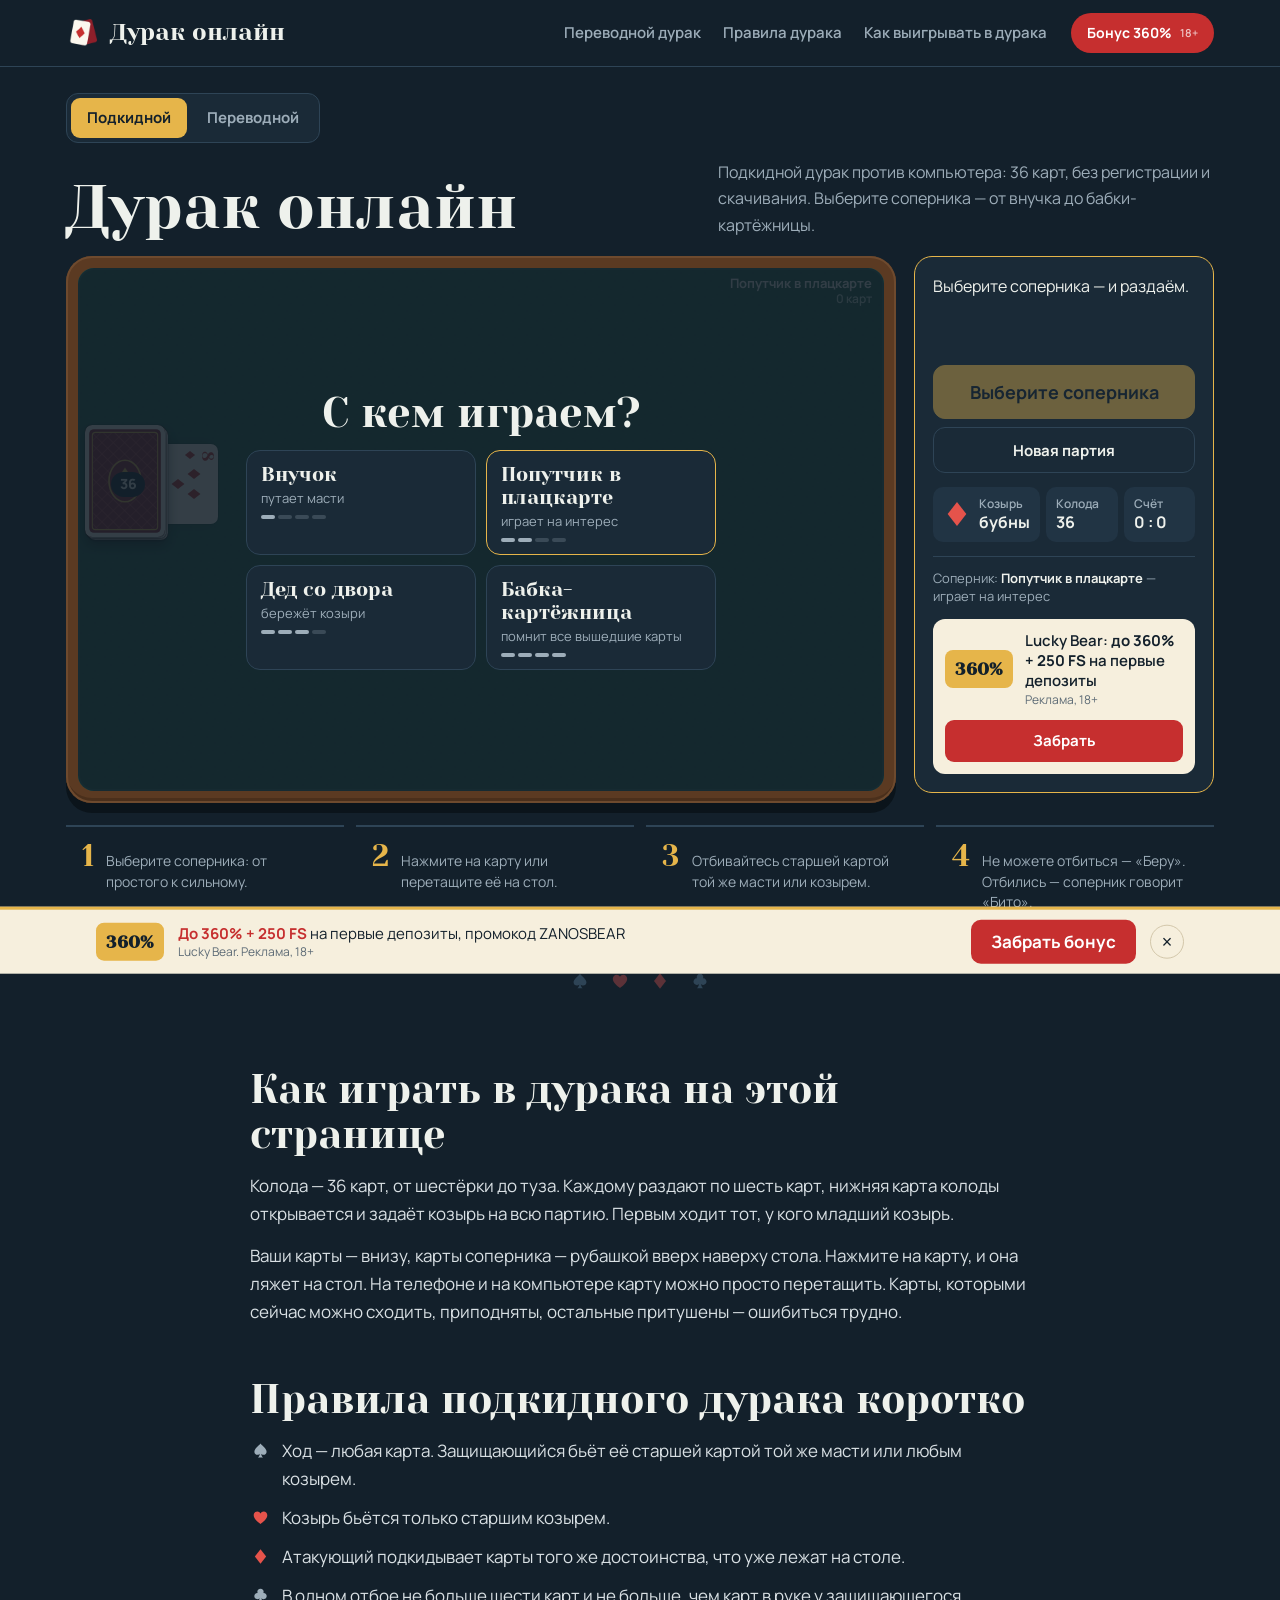
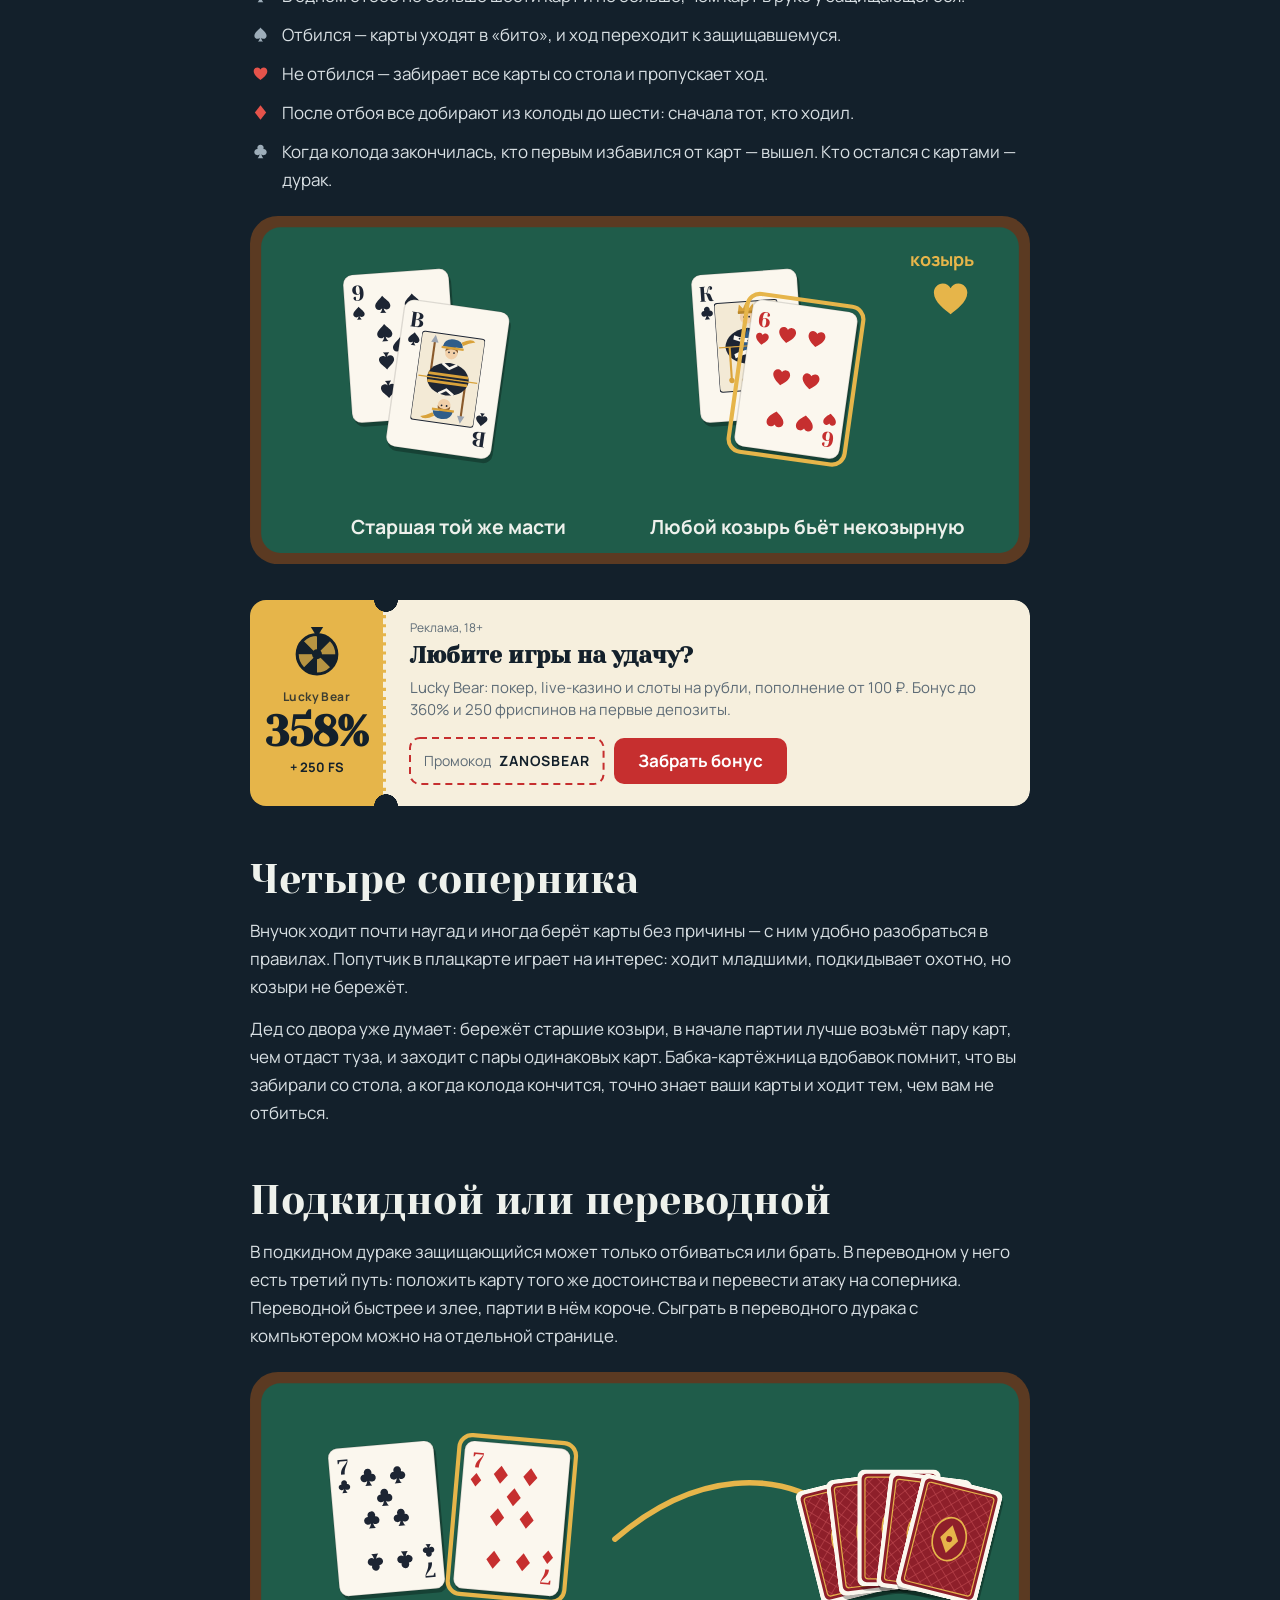
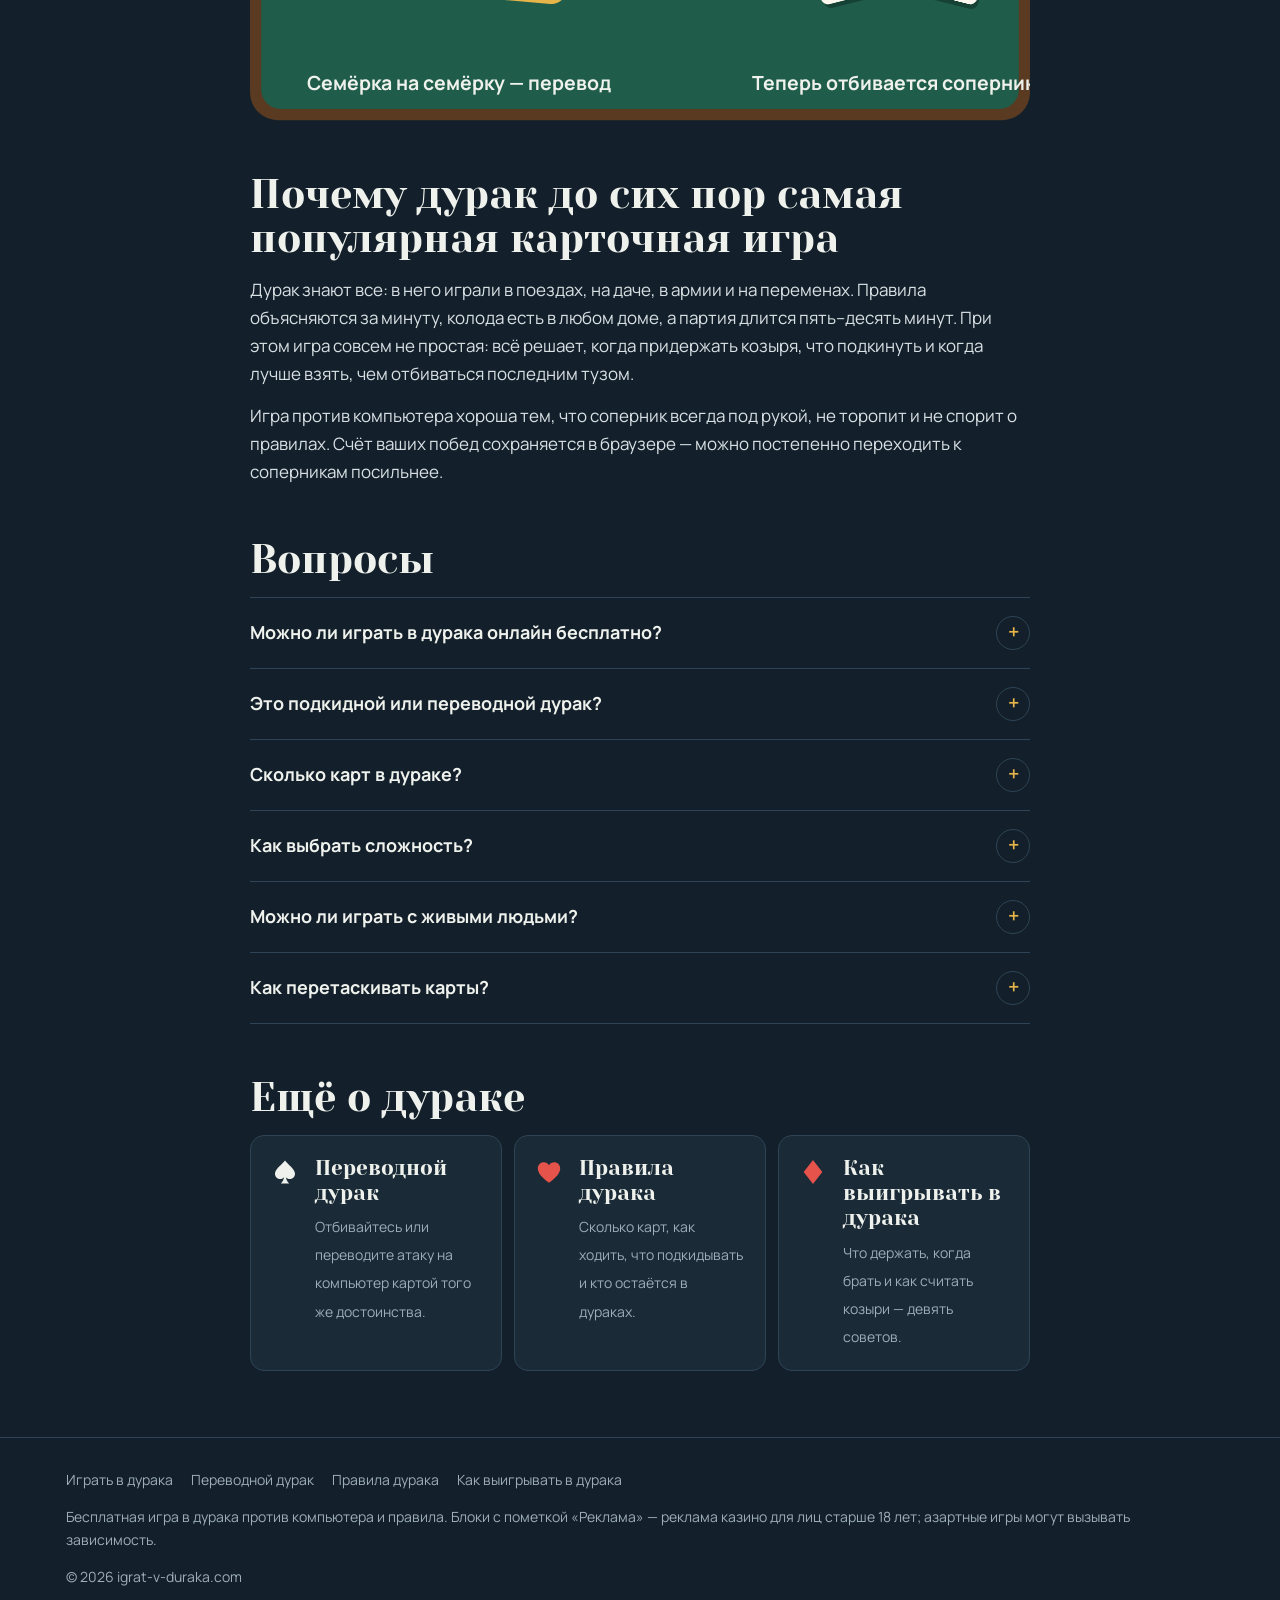
==== index.html @ aa810a88 "Дурак онлайн: игра с компьютером (подкидной, переводной), правила, советы Co-Authored-By: Claude Opu" ====
<!DOCTYPE html>
<html lang="ru">
<head>
<meta charset="utf-8" />
<meta name="viewport" content="width=device-width, initial-scale=1" />
<title>Дурак онлайн — играть в подкидного дурака бесплатно с компьютером без регистрации</title>
<meta name="description" content="Играйте в дурака онлайн бесплатно: подкидной и переводной дурак против компьютера прямо в браузере, без регистрации и скачивания. Четыре соперника разной силы, правила и советы." />
<meta name="keywords" content="дурак онлайн, играть в дурака, дурак онлайн бесплатно, подкидной дурак, дурак с компьютером, дурак без регистрации, карты дурак" />
<meta name="robots" content="index, follow, max-image-preview:large" />
<meta name="theme-color" content="#13202B" />
<link rel="canonical" href="https://igrat-v-duraka.com/" />
<meta property="og:type" content="website" />
<meta property="og:site_name" content="Дурак онлайн" />
<meta property="og:title" content="Дурак онлайн — играть в подкидного дурака бесплатно с компьютером без регистрации" />
<meta property="og:description" content="Играйте в дурака онлайн бесплатно: подкидной и переводной дурак против компьютера прямо в браузере, без регистрации и скачивания. Четыре соперника разной силы, правила и советы." />
<meta property="og:url" content="https://igrat-v-duraka.com/" />
<meta property="og:image" content="https://igrat-v-duraka.com/assets/og.png" />
<meta property="og:locale" content="ru_RU" />
<link rel="icon" href="/favicon.ico" sizes="any" />
<link rel="apple-touch-icon" href="/assets/icon-180.png" />
<link rel="preconnect" href="https://fonts.googleapis.com" />
<link rel="preconnect" href="https://fonts.gstatic.com" crossorigin />
<link rel="stylesheet" href="https://fonts.googleapis.com/css2?family=Yeseva+One&family=Manrope:wght@400;600;700;800&display=swap" />
<link rel="stylesheet" href="/assets/site.css?v=1" />
<script type="application/ld+json">{"@context": "https://schema.org", "@graph": [{"@type": "Organization", "@id": "https://igrat-v-duraka.com/#org", "name": "Дурак онлайн", "alternateName": ["Дурак онлайн бесплатно", "Подкидной дурак онлайн", "Переводной дурак онлайн"], "url": "https://igrat-v-duraka.com/", "logo": {"@type": "ImageObject", "url": "https://igrat-v-duraka.com/assets/icon-180.png"}}, {"@type": "WebSite", "@id": "https://igrat-v-duraka.com/#website", "url": "https://igrat-v-duraka.com/", "name": "Дурак онлайн", "inLanguage": "ru-RU", "publisher": {"@id": "https://igrat-v-duraka.com/#org"}}, {"@type": "FAQPage", "@id": "https://igrat-v-duraka.com/#faq", "mainEntity": [{"@type": "Question", "name": "Можно ли играть в дурака онлайн бесплатно?", "acceptedAnswer": {"@type": "Answer", "text": "Да. На этой странице — бесплатно, без регистрации и скачивания, против компьютера. Работает на телефоне и на компьютере."}}, {"@type": "Question", "name": "Это подкидной или переводной дурак?", "acceptedAnswer": {"@type": "Answer", "text": "На главной — подкидной дурак. Переводного дурака с компьютером открывайте на отдельной странице, там же его правила."}}, {"@type": "Question", "name": "Сколько карт в дураке?", "acceptedAnswer": {"@type": "Answer", "text": "Обычно играют колодой из 36 карт: от шестёрки до туза в четырёх мастях. Каждому раздают по шесть карт."}}, {"@type": "Question", "name": "Как выбрать сложность?", "acceptedAnswer": {"@type": "Answer", "text": "Перед каждой партией появляется выбор соперника: Внучок, Попутчик в плацкарте, Дед со двора и Бабка-картёжница. Последний выбор запоминается."}}, {"@type": "Question", "name": "Можно ли играть с живыми людьми?", "acceptedAnswer": {"@type": "Answer", "text": "Здесь — только против компьютера. Зато без ожидания соперника, без чата и без рекламы посреди партии."}}, {"@type": "Question", "name": "Как перетаскивать карты?", "acceptedAnswer": {"@type": "Answer", "text": "Зажмите карту пальцем или мышкой и отпустите над столом. Если отбиваетесь, отпустите над той картой, которую хотите побить."}}]}]}</script>
</head>
<body class="durak">
<svg width="0" height="0" style="position:absolute" aria-hidden="true" focusable="false"><defs><symbol id="su0" viewBox="0 0 24 24"><path d="M12 2.2C9.6 5.6 3.4 9.4 3.4 13.6c0 2.6 2 4.5 4.4 4.5 1.5 0 2.7-.7 3.3-1.6-.2 2-1 3.7-2.7 5.3h7.2c-1.7-1.6-2.5-3.3-2.7-5.3.6.9 1.8 1.6 3.3 1.6 2.4 0 4.4-1.9 4.4-4.5 0-4.2-6.2-8-8.6-11.4z"/></symbol><symbol id="su1" viewBox="0 0 24 24"><path d="M12 21.2C9.2 18.9 2.4 14.4 2.4 8.9 2.4 5.9 4.7 3.6 7.5 3.6c2 0 3.6 1.1 4.5 2.7.9-1.6 2.5-2.7 4.5-2.7 2.8 0 5.1 2.3 5.1 5.3 0 5.5-6.8 10-9.6 12.3z"/></symbol><symbol id="su2" viewBox="0 0 24 24"><path d="M12 1.8 20 12l-8 10.2L4 12z"/></symbol><symbol id="su3" viewBox="0 0 24 24"><path d="M12 2.4a4.4 4.4 0 0 0-4.1 6A4.4 4.4 0 1 0 10.7 16c-.3 2-1.1 3.9-2.7 5.6h8c-1.6-1.7-2.4-3.6-2.7-5.6a4.4 4.4 0 1 0 2.8-7.6A4.4 4.4 0 0 0 12 2.4z"/></symbol><symbol id="fK" viewBox="0 0 60 42"><path d="M8 42Q10 27 30 25Q50 27 52 42Z" fill="currentColor"/><path d="M30 25 24 42H36Z" fill="#2F5D8A"/><path d="M17 31Q30 38 43 31L44 35Q30 42 16 35Z" fill="#FBF7EE"/><circle cx="22" cy="34.6" r=".9" fill="#1D2533"/><circle cx="30" cy="37.2" r=".9" fill="#1D2533"/><circle cx="38" cy="34.6" r=".9" fill="#1D2533"/><path d="M48 12V42" stroke="#D9A23A" stroke-width="2"/><circle cx="48" cy="10.5" r="2.6" fill="#D9A23A"/><circle cx="30" cy="15" r="6.5" fill="#F1CFA8"/><path d="M23.5 16Q30 31 36.5 16Q34 21 30 21Q26 21 23.5 16Z" fill="#E9E1CF"/><path d="M22 10 23.5 2.5 27 6.5 30 1 33 6.5 36.5 2.5 38 10Z" fill="#D9A23A"/><rect x="22" y="9" width="16" height="2.4" fill="#B8862A"/><circle cx="27.6" cy="14.6" r=".85" fill="#1D2533"/><circle cx="32.4" cy="14.6" r=".85" fill="#1D2533"/></symbol><symbol id="fQ" viewBox="0 0 60 42"><path d="M22.5 17Q21 6 30 6Q39 6 37.5 17Q37 23 40 27H20Q23 23 22.5 17Z" fill="#5A3A24"/><path d="M9 42Q11 28 30 26Q49 28 51 42Z" fill="currentColor"/><path d="M25 27 30 35 35 27Z" fill="#F1CFA8"/><path d="M18 31Q30 25 42 31" stroke="#D9A23A" stroke-width="1.6" fill="none"/><path d="M13 42V31" stroke="#3E7A4E" stroke-width="1.5"/><circle cx="13" cy="28.5" r="3" fill="#D9A23A"/><circle cx="13" cy="28.5" r="1.2" fill="#C62F2F"/><circle cx="30" cy="16" r="6" fill="#F1CFA8"/><path d="M28.6 19.3Q30 20.3 31.4 19.3" stroke="#C62F2F" stroke-width=".9" fill="none"/><path d="M24 10.4Q30 5.6 36 10.4L35 11.6Q30 8.4 25 11.6Z" fill="#D9A23A"/><circle cx="30" cy="7.8" r="1.4" fill="#2F5D8A"/><circle cx="27.6" cy="15.6" r=".85" fill="#1D2533"/><circle cx="32.4" cy="15.6" r=".85" fill="#1D2533"/></symbol><symbol id="fJ" viewBox="0 0 60 42"><path d="M13 7V42" stroke="#8A5A2B" stroke-width="2"/><path d="M13 2 16.5 9H9.5Z" fill="#9AA4B2"/><path d="M10 42Q12 28 30 26.5Q48 28 50 42Z" fill="currentColor"/><path d="M11 37H49V39.6H11Z" fill="#D9A23A"/><path d="M23 27.5 30 32 37 27.5" stroke="#FBF7EE" stroke-width="2.4" fill="none"/><circle cx="30" cy="17" r="6" fill="#F1CFA8"/><path d="M24 16.5Q24 10.5 30 10.5Q36 10.5 36 16.5Q34 13.5 30 13.5Q26 13.5 24 16.5Z" fill="#8A5A2B"/><path d="M21 12Q22 4 31 4Q39 4 40 11Z" fill="#2F5D8A"/><path d="M20 11.4H41V13.6H20Z" fill="#D9A23A"/><path d="M38 6Q47 0 51 4Q45 5.5 40 9Z" fill="#D9A23A"/><circle cx="27.6" cy="16.8" r=".85" fill="#1D2533"/><circle cx="32.4" cy="16.8" r=".85" fill="#1D2533"/></symbol></defs></svg>
<header class="top"><div class="wrap top__in"><a class="logo" href="/"><img src="/assets/icon-180.png" alt="" width="34" height="34" />Дурак онлайн</a><nav class="nav" aria-label="Разделы"><a href="/perevodnoy-durak/">Переводной дурак</a><a href="/pravila-duraka/">Правила дурака</a><a href="/kak-vyigrat-v-duraka/">Как выигрывать в дурака</a></nav><a class="hcta" href="#" target="_blank" rel="nofollow sponsored noopener">Бонус 360%<span class="hcta__a">18+</span></a></div></header>
<main><section class="play" aria-labelledby="ttl"><div class="wrap"><nav class="modes" aria-label="Вид дурака"><a href="/" aria-current="page">Подкидной</a><a href="/perevodnoy-durak/">Переводной</a></nav><div class="play__head"><h1 id="ttl">Дурак онлайн</h1><p class="play__lead">Подкидной дурак против компьютера: 36 карт, без регистрации и скачивания. Выберите соперника — от внучка до бабки-картёжницы.</p></div><div class="dk" id="durak" data-mode="podkidnoy"><div class="dk__rail"><div class="dk__table" role="group" aria-label="Игровой стол"><div class="dk__opp" aria-label="Карты соперника"></div><div class="dk__mid"><div class="dk__deck" aria-label="Колода"></div><div class="dk__field" aria-label="Стол"></div><div class="dk__out" aria-label="Бито"></div></div><div class="dk__me" aria-label="Ваши карты"></div></div></div><aside class="dk__side" aria-label="Партия"><p class="dk__msg" aria-live="polite"></p><div class="dk__btns"><button type="button" class="btn btn--main" data-a="act" disabled>Выберите соперника</button><button type="button" class="btn" data-a="new">Новая партия</button></div><div class="dk__info"></div><div class="dk__lvl"></div><aside class="lbc lbc--stack dk__promo"><div class="lbc__stub"><span class="lbc__wheel" aria-hidden="true"><svg viewBox="-20 -22 40 42"><g class="lbw"><path d="M0 0L0.00 -16.00A16 16 0 0 1 11.31 -11.31z" fill="currentColor" fill-opacity="1"/><path d="M0 0L11.31 -11.31A16 16 0 0 1 16.00 0.00z" fill="currentColor" fill-opacity=".22"/><path d="M0 0L16.00 0.00A16 16 0 0 1 11.31 11.31z" fill="currentColor" fill-opacity="1"/><path d="M0 0L11.31 11.31A16 16 0 0 1 0.00 16.00z" fill="currentColor" fill-opacity=".22"/><path d="M0 0L0.00 16.00A16 16 0 0 1 -11.31 11.31z" fill="currentColor" fill-opacity="1"/><path d="M0 0L-11.31 11.31A16 16 0 0 1 -16.00 0.00z" fill="currentColor" fill-opacity=".22"/><path d="M0 0L-16.00 0.00A16 16 0 0 1 -11.31 -11.31z" fill="currentColor" fill-opacity="1"/><path d="M0 0L-11.31 -11.31A16 16 0 0 1 -0.00 -16.00z" fill="currentColor" fill-opacity=".22"/></g><circle r="16" fill="none" stroke="currentColor" stroke-width="2.5"/><circle r="4" fill="currentColor"/><path d="M-5 -22h10l-5 8z" fill="currentColor"/></svg></span><span class="lbc__brand">Lucky Bear</span><b class="lbc__pct">360%</b><span class="lbc__fs">+ 250 FS</span></div><div class="lbc__main"><p class="lbc__ad">Реклама, 18+</p><p class="lbc__t">Партия сыграна. Испытаете удачу?</p><p class="lbc__d">Lucky Bear: покер, live-казино и слоты, пополнение от 100 ₽.</p><div class="lbc__row"><span class="lbc__code"><svg class="lbc__ants" aria-hidden="true"><rect width="100%" height="100%" rx="10"/></svg>Промокод <b>ZANOSBEAR</b></span><a class="lbc__go" href="#" target="_blank" rel="nofollow sponsored noopener">Забрать бонус</a></div></div></aside><div class="lbm"><span class="lbbadge">360%</span><span class="lbm__t">Lucky Bear: <b>до 360% + 250 FS</b> на первые депозиты<small>Реклама, 18+</small></span><a class="lbm__go" href="#" target="_blank" rel="nofollow sponsored noopener">Забрать</a></div></aside></div><ol class="howto"><li><b>1</b><span>Выберите соперника: от простого к сильному.</span></li><li><b>2</b><span>Нажмите на карту или перетащите её на стол.</span></li><li><b>3</b><span>Отбивайтесь старшей картой той же масти или козырем.</span></li><li><b>4</b><span>Не можете отбиться — «Беру». Отбились — соперник говорит «Бито».</span></li></ol></div></section><div class="suitrow" aria-hidden="true"><svg><use href="#su0"/></svg><svg><use href="#su1"/></svg><svg><use href="#su2"/></svg><svg><use href="#su3"/></svg></div><script src="/assets/durak.js?v=1" defer></script><div class="wrap"><article class="text"><h2 id="s17619">Как играть в дурака на этой странице</h2><p>Колода — 36 карт, от шестёрки до туза. Каждому раздают по шесть карт, нижняя карта колоды открывается и задаёт козырь на всю партию. Первым ходит тот, у кого младший козырь.</p><p>Ваши карты — внизу, карты соперника — рубашкой вверх наверху стола. Нажмите на карту, и она ляжет на стол. На телефоне и на компьютере карту можно просто перетащить. Карты, которыми сейчас можно сходить, приподняты, остальные притушены — ошибиться трудно.</p><h2 id="s51679">Правила подкидного дурака коротко</h2><ul><li><svg class="su" aria-hidden="true" focusable="false"><use href="#su0"/></svg>Ход — любая карта. Защищающийся бьёт её старшей картой той же масти или любым козырем.</li><li><svg class="su is-r" aria-hidden="true" focusable="false"><use href="#su1"/></svg>Козырь бьётся только старшим козырем.</li><li><svg class="su is-r" aria-hidden="true" focusable="false"><use href="#su2"/></svg>Атакующий подкидывает карты того же достоинства, что уже лежат на столе.</li><li><svg class="su" aria-hidden="true" focusable="false"><use href="#su3"/></svg>В одном отбое не больше шести карт и не больше, чем карт в руке у защищающегося.</li><li><svg class="su" aria-hidden="true" focusable="false"><use href="#su0"/></svg>Отбился — карты уходят в «бито», и ход переходит к защищавшемуся.</li><li><svg class="su is-r" aria-hidden="true" focusable="false"><use href="#su1"/></svg>Не отбился — забирает все карты со стола и пропускает ход.</li><li><svg class="su is-r" aria-hidden="true" focusable="false"><use href="#su2"/></svg>После отбоя все добирают из колоды до шести: сначала тот, кто ходил.</li><li><svg class="su" aria-hidden="true" focusable="false"><use href="#su3"/></svg>Когда колода закончилась, кто первым избавился от карт — вышел. Кто остался с картами — дурак.</li></ul><figure class="scene"><svg viewBox="0 0 560 250" role="img" aria-label="Пример защиты: девятку пик кроют валетом пик, короля треф — козырной шестёркой червей"><rect width="560" height="250" rx="20" fill="#5B3A22"/><rect x="8" y="8" width="544" height="234" rx="14" fill="#1F5C4A"/><g transform="translate(70 40) rotate(-4 38 53.2)"><rect x="1.5" y="3" width="76" height="106.4" rx="6.84" fill="#000" fill-opacity=".28"/><rect width="76" height="106.4" rx="6.84" fill="#FBF7EE" stroke="#000" stroke-opacity=".12"/><text x="9.88" y="19" text-anchor="middle" font-family="Yeseva One,Georgia,serif" font-size="15.2" fill="#1D2533">9</text><use href="#su0" x="4.18" y="22.04" width="11.4" height="11.4" fill="#1D2533"/><g transform="rotate(180 38 53.2)"><text x="9.88" y="19" text-anchor="middle" font-family="Yeseva One,Georgia,serif" font-size="15.2" fill="#1D2533">9</text><use href="#su0" x="4.18" y="22.04" width="11.4" height="11.4" fill="#1D2533"/></g><use href="#su0" x="19.76" y="14.9568" width="15.2" height="15.2" fill="#1D2533"/><use href="#su0" x="41.04" y="14.9568" width="15.2" height="15.2" fill="#1D2533"/><use href="#su0" x="19.76" y="35.4111" width="15.2" height="15.2" fill="#1D2533"/><use href="#su0" x="41.04" y="35.4111" width="15.2" height="15.2" fill="#1D2533"/><use href="#su0" x="19.76" y="55.7889" width="15.2" height="15.2" fill="#1D2533" transform="rotate(180 27.36 63.3889)"/><use href="#su0" x="41.04" y="55.7889" width="15.2" height="15.2" fill="#1D2533" transform="rotate(180 48.64 63.3889)"/><use href="#su0" x="19.76" y="76.2432" width="15.2" height="15.2" fill="#1D2533" transform="rotate(180 27.36 83.8432)"/><use href="#su0" x="41.04" y="76.2432" width="15.2" height="15.2" fill="#1D2533" transform="rotate(180 48.64 83.8432)"/><use href="#su0" x="30.4" y="45.6" width="15.2" height="15.2" fill="#1D2533"/></g><g transform="translate(104 64) rotate(8 38 53.2)"><rect x="1.5" y="3" width="76" height="106.4" rx="6.84" fill="#000" fill-opacity=".28"/><rect width="76" height="106.4" rx="6.84" fill="#FBF7EE" stroke="#000" stroke-opacity=".12"/><text x="9.88" y="19" text-anchor="middle" font-family="Yeseva One,Georgia,serif" font-size="15.2" fill="#1D2533">В</text><use href="#su0" x="4.18" y="22.04" width="11.4" height="11.4" fill="#1D2533"/><g transform="rotate(180 38 53.2)"><text x="9.88" y="19" text-anchor="middle" font-family="Yeseva One,Georgia,serif" font-size="15.2" fill="#1D2533">В</text><use href="#su0" x="4.18" y="22.04" width="11.4" height="11.4" fill="#1D2533"/></g><svg x="15.2" y="13.832" width="45.6" height="78.736" viewBox="0 0 60 84" color="#1D2533" fill="#1D2533"><rect width="60" height="84" rx="3" fill="#F3EAD6" stroke="#1D2533" stroke-width="1"/><use href="#fJ" width="60" height="42"/><use href="#fJ" width="60" height="42" transform="rotate(180 30 42)"/><path d="M2 42H58" stroke="#D9A23A"/></svg></g><text x="150" y="228" text-anchor="middle" font-family="Manrope,system-ui,sans-serif" font-size="14" font-weight="700" fill="#EEF1EC">Старшая той же масти</text><g transform="translate(320 40) rotate(-4 38 53.2)"><rect x="1.5" y="3" width="76" height="106.4" rx="6.84" fill="#000" fill-opacity=".28"/><rect width="76" height="106.4" rx="6.84" fill="#FBF7EE" stroke="#000" stroke-opacity=".12"/><text x="9.88" y="19" text-anchor="middle" font-family="Yeseva One,Georgia,serif" font-size="15.2" fill="#1D2533">К</text><use href="#su3" x="4.18" y="22.04" width="11.4" height="11.4" fill="#1D2533"/><g transform="rotate(180 38 53.2)"><text x="9.88" y="19" text-anchor="middle" font-family="Yeseva One,Georgia,serif" font-size="15.2" fill="#1D2533">К</text><use href="#su3" x="4.18" y="22.04" width="11.4" height="11.4" fill="#1D2533"/></g><svg x="15.2" y="13.832" width="45.6" height="78.736" viewBox="0 0 60 84" color="#1D2533" fill="#1D2533"><rect width="60" height="84" rx="3" fill="#F3EAD6" stroke="#1D2533" stroke-width="1"/><use href="#fK" width="60" height="42"/><use href="#fK" width="60" height="42" transform="rotate(180 30 42)"/><path d="M2 42H58" stroke="#D9A23A"/></svg></g><g transform="translate(354 64) rotate(8 38 53.2)"><rect x="1.5" y="3" width="76" height="106.4" rx="6.84" fill="#000" fill-opacity=".28"/><rect x="-4" y="-4" width="84" height="114.4" rx="9.12" fill="none" stroke="#E6B54A" stroke-width="3"/><rect width="76" height="106.4" rx="6.84" fill="#FBF7EE" stroke="#000" stroke-opacity=".12"/><text x="9.88" y="19" text-anchor="middle" font-family="Yeseva One,Georgia,serif" font-size="15.2" fill="#C62F2F">6</text><use href="#su1" x="4.18" y="22.04" width="11.4" height="11.4" fill="#C62F2F"/><g transform="rotate(180 38 53.2)"><text x="9.88" y="19" text-anchor="middle" font-family="Yeseva One,Georgia,serif" font-size="15.2" fill="#C62F2F">6</text><use href="#su1" x="4.18" y="22.04" width="11.4" height="11.4" fill="#C62F2F"/></g><use href="#su1" x="19.76" y="14.9568" width="15.2" height="15.2" fill="#C62F2F"/><use href="#su1" x="41.04" y="14.9568" width="15.2" height="15.2" fill="#C62F2F"/><use href="#su1" x="19.76" y="45.6" width="15.2" height="15.2" fill="#C62F2F"/><use href="#su1" x="41.04" y="45.6" width="15.2" height="15.2" fill="#C62F2F"/><use href="#su1" x="19.76" y="76.2432" width="15.2" height="15.2" fill="#C62F2F" transform="rotate(180 27.36 83.8432)"/><use href="#su1" x="41.04" y="76.2432" width="15.2" height="15.2" fill="#C62F2F" transform="rotate(180 48.64 83.8432)"/></g><text x="400" y="228" text-anchor="middle" font-family="Manrope,system-ui,sans-serif" font-size="14" font-weight="700" fill="#EEF1EC">Любой козырь бьёт некозырную</text><text x="520" y="36" text-anchor="end" font-family="Manrope,system-ui,sans-serif" font-size="13" font-weight="700" fill="#E6B54A">козырь</text><use href="#su1" x="488" y="44" width="30" height="30" fill="#E6B54A"/></svg></figure><aside class="lbc"><div class="lbc__stub"><span class="lbc__wheel" aria-hidden="true"><svg viewBox="-20 -22 40 42"><g class="lbw"><path d="M0 0L0.00 -16.00A16 16 0 0 1 11.31 -11.31z" fill="currentColor" fill-opacity="1"/><path d="M0 0L11.31 -11.31A16 16 0 0 1 16.00 0.00z" fill="currentColor" fill-opacity=".22"/><path d="M0 0L16.00 0.00A16 16 0 0 1 11.31 11.31z" fill="currentColor" fill-opacity="1"/><path d="M0 0L11.31 11.31A16 16 0 0 1 0.00 16.00z" fill="currentColor" fill-opacity=".22"/><path d="M0 0L0.00 16.00A16 16 0 0 1 -11.31 11.31z" fill="currentColor" fill-opacity="1"/><path d="M0 0L-11.31 11.31A16 16 0 0 1 -16.00 0.00z" fill="currentColor" fill-opacity=".22"/><path d="M0 0L-16.00 0.00A16 16 0 0 1 -11.31 -11.31z" fill="currentColor" fill-opacity="1"/><path d="M0 0L-11.31 -11.31A16 16 0 0 1 -0.00 -16.00z" fill="currentColor" fill-opacity=".22"/></g><circle r="16" fill="none" stroke="currentColor" stroke-width="2.5"/><circle r="4" fill="currentColor"/><path d="M-5 -22h10l-5 8z" fill="currentColor"/></svg></span><span class="lbc__brand">Lucky Bear</span><b class="lbc__pct">360%</b><span class="lbc__fs">+ 250 FS</span></div><div class="lbc__main"><p class="lbc__ad">Реклама, 18+</p><p class="lbc__t">Любите игры на удачу?</p><p class="lbc__d">Lucky Bear: покер, live-казино и слоты на рубли, пополнение от 100 ₽. Бонус до 360% и 250 фриспинов на первые депозиты.</p><div class="lbc__row"><span class="lbc__code"><svg class="lbc__ants" aria-hidden="true"><rect width="100%" height="100%" rx="10"/></svg>Промокод <b>ZANOSBEAR</b></span><a class="lbc__go" href="#" target="_blank" rel="nofollow sponsored noopener">Забрать бонус</a></div></div></aside><h2 id="s39875">Четыре соперника</h2><p>Внучок ходит почти наугад и иногда берёт карты без причины — с ним удобно разобраться в правилах. Попутчик в плацкарте играет на интерес: ходит младшими, подкидывает охотно, но козыри не бережёт.</p><p>Дед со двора уже думает: бережёт старшие козыри, в начале партии лучше возьмёт пару карт, чем отдаст туза, и заходит с пары одинаковых карт. Бабка-картёжница вдобавок помнит, что вы забирали со стола, а когда колода кончится, точно знает ваши карты и ходит тем, чем вам не отбиться.</p><h2 id="s99268">Подкидной или переводной</h2><p>В подкидном дураке защищающийся может только отбиваться или брать. В переводном у него есть третий путь: положить карту того же достоинства и перевести атаку на соперника. Переводной быстрее и злее, партии в нём короче. Сыграть в переводного дурака с компьютером можно на отдельной странице.</p><figure class="scene"><svg viewBox="0 0 560 250" role="img" aria-label="Перевод: на атакующую семёрку треф кладут семёрку бубен, и атака уходит сопернику"><rect width="560" height="250" rx="20" fill="#5B3A22"/><rect x="8" y="8" width="544" height="234" rx="14" fill="#1F5C4A"/><defs><marker id="ah1" viewBox="0 0 10 10" refX="7" refY="5" markerWidth="5" markerHeight="5" orient="auto"><path d="M0 0 10 5 0 10z" fill="#E6B54A"/></marker></defs><g transform="translate(60 52) rotate(-5 38 53.2)"><rect x="1.5" y="3" width="76" height="106.4" rx="6.84" fill="#000" fill-opacity=".28"/><rect width="76" height="106.4" rx="6.84" fill="#FBF7EE" stroke="#000" stroke-opacity=".12"/><text x="9.88" y="19" text-anchor="middle" font-family="Yeseva One,Georgia,serif" font-size="15.2" fill="#1D2533">7</text><use href="#su3" x="4.18" y="22.04" width="11.4" height="11.4" fill="#1D2533"/><g transform="rotate(180 38 53.2)"><text x="9.88" y="19" text-anchor="middle" font-family="Yeseva One,Georgia,serif" font-size="15.2" fill="#1D2533">7</text><use href="#su3" x="4.18" y="22.04" width="11.4" height="11.4" fill="#1D2533"/></g><use href="#su3" x="19.76" y="14.9568" width="15.2" height="15.2" fill="#1D2533"/><use href="#su3" x="41.04" y="14.9568" width="15.2" height="15.2" fill="#1D2533"/><use href="#su3" x="19.76" y="45.6" width="15.2" height="15.2" fill="#1D2533"/><use href="#su3" x="41.04" y="45.6" width="15.2" height="15.2" fill="#1D2533"/><use href="#su3" x="19.76" y="76.2432" width="15.2" height="15.2" fill="#1D2533" transform="rotate(180 27.36 83.8432)"/><use href="#su3" x="41.04" y="76.2432" width="15.2" height="15.2" fill="#1D2533" transform="rotate(180 48.64 83.8432)"/><use href="#su3" x="30.4" y="30.2784" width="15.2" height="15.2" fill="#1D2533"/></g><g transform="translate(150 52) rotate(5 38 53.2)"><rect x="1.5" y="3" width="76" height="106.4" rx="6.84" fill="#000" fill-opacity=".28"/><rect x="-4" y="-4" width="84" height="114.4" rx="9.12" fill="none" stroke="#E6B54A" stroke-width="3"/><rect width="76" height="106.4" rx="6.84" fill="#FBF7EE" stroke="#000" stroke-opacity=".12"/><text x="9.88" y="19" text-anchor="middle" font-family="Yeseva One,Georgia,serif" font-size="15.2" fill="#C62F2F">7</text><use href="#su2" x="4.18" y="22.04" width="11.4" height="11.4" fill="#C62F2F"/><g transform="rotate(180 38 53.2)"><text x="9.88" y="19" text-anchor="middle" font-family="Yeseva One,Georgia,serif" font-size="15.2" fill="#C62F2F">7</text><use href="#su2" x="4.18" y="22.04" width="11.4" height="11.4" fill="#C62F2F"/></g><use href="#su2" x="19.76" y="14.9568" width="15.2" height="15.2" fill="#C62F2F"/><use href="#su2" x="41.04" y="14.9568" width="15.2" height="15.2" fill="#C62F2F"/><use href="#su2" x="19.76" y="45.6" width="15.2" height="15.2" fill="#C62F2F"/><use href="#su2" x="41.04" y="45.6" width="15.2" height="15.2" fill="#C62F2F"/><use href="#su2" x="19.76" y="76.2432" width="15.2" height="15.2" fill="#C62F2F" transform="rotate(180 27.36 83.8432)"/><use href="#su2" x="41.04" y="76.2432" width="15.2" height="15.2" fill="#C62F2F" transform="rotate(180 48.64 83.8432)"/><use href="#su2" x="30.4" y="30.2784" width="15.2" height="15.2" fill="#C62F2F"/></g><text x="150" y="228" text-anchor="middle" font-family="Manrope,system-ui,sans-serif" font-size="14" font-weight="700" fill="#EEF1EC">Семёрка на семёрку — перевод</text><path d="M262 120 C 320 70, 380 70, 420 100" fill="none" stroke="#E6B54A" stroke-width="4" stroke-linecap="round" marker-end="url(#ah1)"/><g transform="translate(400 78) rotate(-14 30 42)"><rect x="1.5" y="3" width="60" height="84" rx="5.4" fill="#000" fill-opacity=".28"/><image href="/assets/back.svg" width="60" height="84" preserveAspectRatio="none"/></g><g transform="translate(418 74) rotate(-7 30 42)"><rect x="1.5" y="3" width="60" height="84" rx="5.4" fill="#000" fill-opacity=".28"/><image href="/assets/back.svg" width="60" height="84" preserveAspectRatio="none"/></g><g transform="translate(436 70) rotate(0 30 42)"><rect x="1.5" y="3" width="60" height="84" rx="5.4" fill="#000" fill-opacity=".28"/><image href="/assets/back.svg" width="60" height="84" preserveAspectRatio="none"/></g><g transform="translate(454 74) rotate(7 30 42)"><rect x="1.5" y="3" width="60" height="84" rx="5.4" fill="#000" fill-opacity=".28"/><image href="/assets/back.svg" width="60" height="84" preserveAspectRatio="none"/></g><g transform="translate(472 78) rotate(14 30 42)"><rect x="1.5" y="3" width="60" height="84" rx="5.4" fill="#000" fill-opacity=".28"/><image href="/assets/back.svg" width="60" height="84" preserveAspectRatio="none"/></g><text x="462" y="228" text-anchor="middle" font-family="Manrope,system-ui,sans-serif" font-size="14" font-weight="700" fill="#EEF1EC">Теперь отбивается соперник</text></svg></figure><h2 id="s58447">Почему дурак до сих пор самая популярная карточная игра</h2><p>Дурак знают все: в него играли в поездах, на даче, в армии и на переменах. Правила объясняются за минуту, колода есть в любом доме, а партия длится пять–десять минут. При этом игра совсем не простая: всё решает, когда придержать козыря, что подкинуть и когда лучше взять, чем отбиваться последним тузом.</p><p>Игра против компьютера хороша тем, что соперник всегда под рукой, не торопит и не спорит о правилах. Счёт ваших побед сохраняется в браузере — можно постепенно переходить к соперникам посильнее.</p><h2>Вопросы</h2><div class="faq"><details><summary>Можно ли играть в дурака онлайн бесплатно?</summary><p>Да. На этой странице — бесплатно, без регистрации и скачивания, против компьютера. Работает на телефоне и на компьютере.</p></details><details><summary>Это подкидной или переводной дурак?</summary><p>На главной — подкидной дурак. Переводного дурака с компьютером открывайте на отдельной странице, там же его правила.</p></details><details><summary>Сколько карт в дураке?</summary><p>Обычно играют колодой из 36 карт: от шестёрки до туза в четырёх мастях. Каждому раздают по шесть карт.</p></details><details><summary>Как выбрать сложность?</summary><p>Перед каждой партией появляется выбор соперника: Внучок, Попутчик в плацкарте, Дед со двора и Бабка-картёжница. Последний выбор запоминается.</p></details><details><summary>Можно ли играть с живыми людьми?</summary><p>Здесь — только против компьютера. Зато без ожидания соперника, без чата и без рекламы посреди партии.</p></details><details><summary>Как перетаскивать карты?</summary><p>Зажмите карту пальцем или мышкой и отпустите над столом. Если отбиваетесь, отпустите над той картой, которую хотите побить.</p></details></div><h2>Ещё о дураке</h2><div class="more"><a href="/perevodnoy-durak/"><svg class="su" aria-hidden="true" focusable="false"><use href="#su0"/></svg><b>Переводной дурак</b><span>Отбивайтесь или переводите атаку на компьютер картой того же достоинства.</span></a><a href="/pravila-duraka/"><svg class="su" aria-hidden="true" focusable="false"><use href="#su1"/></svg><b>Правила дурака</b><span>Сколько карт, как ходить, что подкидывать и кто остаётся в дураках.</span></a><a href="/kak-vyigrat-v-duraka/"><svg class="su" aria-hidden="true" focusable="false"><use href="#su2"/></svg><b>Как выигрывать в дурака</b><span>Что держать, когда брать и как считать козыри — девять советов.</span></a></div></article></div></main>
<footer class="foot"><div class="wrap"><nav class="foot__nav"><a href="/">Играть в дурака</a><a href="/perevodnoy-durak/">Переводной дурак</a><a href="/pravila-duraka/">Правила дурака</a><a href="/kak-vyigrat-v-duraka/">Как выигрывать в дурака</a></nav><p>Бесплатная игра в дурака против компьютера и правила. Блоки с пометкой «Реклама» — реклама казино для лиц старше 18 лет; азартные игры могут вызывать зависимость.</p><p>© 2026 igrat-v-duraka.com</p></div></footer>
<div class="lbbar" id="lbbar" role="complementary" aria-label="Реклама"><div class="lbbar__in"><span class="lbbadge">360%</span><div class="lbbar__t"><b>До 360% + 250 FS</b><span class="lbbar__d"> на первые депозиты, промокод ZANOSBEAR</span><small>Lucky Bear. Реклама, 18+</small></div><a class="lbbar__go" href="#" target="_blank" rel="nofollow sponsored noopener">Забрать бонус</a><button class="lbbar__x" type="button" aria-label="Закрыть рекламу">×</button></div></div>
<script>(function(){if(!('IntersectionObserver' in window)||matchMedia('(prefers-reduced-motion: reduce)').matches)return;function spin(c){c.classList.remove('is-spin');void c.offsetWidth;c.classList.add('is-spin')}function count(c){var e=c.querySelector('.lbc__pct'),t0=null;if(!e)return;function f(t){t0=t0||t;var k=Math.min(1,(t-t0)/1100);e.textContent=Math.round(360*(1-Math.pow(1-k,3)))+'%';if(k<1)requestAnimationFrame(f);else{c.classList.add('is-pop')}}requestAnimationFrame(f)}var io=new IntersectionObserver(function(es){es.forEach(function(x){var c=x.target;if(!x.isIntersecting){c.__v=0;return}c.__v=1;if(!c.__d){c.__d=1;count(c);spin(c);setInterval(function(){if(c.__v)spin(c)},9000)}})},{threshold:.5});document.querySelectorAll('.lbc').forEach(function(c){io.observe(c)})})()</script><script>(function(){var b=document.getElementById('lbbar');if(!b)return;try{if(sessionStorage.getItem('lbx')){b.remove();return}}catch(e){}var on=false;function f(){var s=(window.scrollY||document.documentElement.scrollTop)>450;if(s!==on){on=s;b.classList.toggle('on',s);document.body.classList.toggle('has-lbbar',s)}}window.addEventListener('scroll',f,{passive:true});f();b.querySelector('.lbbar__x').addEventListener('click',function(){b.remove();document.body.classList.remove('has-lbbar');try{sessionStorage.setItem('lbx','1')}catch(e){}})})()</script>
</body>
</html>
---- assets/site.css ----
:root{--bg:#13202B;--panel:#1A2A37;--panel2:#213444;--line:#2E4456;--felt:#1F5C4A;--felt-line:#2A6E5A;--rail:#5B3A22;--rail2:#4A2F1B;--gold:#E6B54A;--ink:#EEF1EC;--mute:#9DADB9;--red:#C62F2F;--card:#FBF7EE;
--lb-body:#F6EFDD;--lb-ink:#13202B;--lb-mute:#5D6B76;--lb-stub:#E6B54A;--lb-stub-ink:#13202B;--lb-btn:#C62F2F;--lb-btn-ink:#FFFFFF;--lb-line:#D3C7AA;--lb-accent:#C62F2F;--lb-pulse:rgba(198,47,47,.5);--lb-display:"Yeseva One",Georgia,serif}
*{box-sizing:border-box}html{-webkit-text-size-adjust:100%}
body{margin:0;background:var(--bg);color:var(--ink);font:17px/1.65 Manrope,system-ui,sans-serif}
a{color:var(--gold)}a:hover{color:var(--ink)}
:focus-visible{outline:3px solid var(--gold);outline-offset:2px}
.wrap{max-width:1180px;margin:0 auto;padding:0 16px}
h1,h2,h3,.logo{font-family:"Yeseva One",Georgia,serif;font-weight:400}
/* шапка */
.top{border-bottom:1px solid var(--line)}
.top__in{display:flex;align-items:center;gap:24px;height:66px}
.logo{display:inline-flex;align-items:center;gap:10px;color:var(--ink);text-decoration:none;font-size:24px}
.logo img{width:34px;height:34px}
.nav{display:flex;gap:22px;margin-left:auto;white-space:nowrap}.logo{white-space:nowrap}.nav a{color:var(--mute);text-decoration:none;font-size:15px;font-weight:600}.nav a:hover{color:var(--ink)}
/* игра */
.play{padding:26px 0 0}
.play .crumbs{margin:0 0 12px}
.play__head{display:flex;align-items:flex-end;justify-content:space-between;gap:24px;margin:0 0 18px}
.play h1{font-size:clamp(36px,5vw,62px);line-height:1;margin:0}
.play__lead{color:var(--mute);margin:0;max-width:31em;font-size:16px}
.modes{display:inline-flex;gap:4px;padding:4px;margin:0 0 16px;border-radius:12px;background:var(--panel);border:1px solid var(--line)}
.modes a{display:inline-flex;align-items:center;min-height:40px;padding:0 16px;border-radius:9px;color:var(--mute);text-decoration:none;font-weight:700;font-size:15px}
.modes a:hover{color:var(--ink)}.modes a[aria-current]{background:var(--gold);color:#13202B}
.dk{display:grid;grid-template-columns:minmax(0,1fr) 300px;gap:18px;align-items:start}
.dk__rail{padding:12px;border-radius:26px;background:var(--rail);box-shadow:inset 0 0 0 2px #6E4A2E,inset 0 -5px 0 var(--rail2),0 10px 0 #0B141B}
.dk__table{--cw:clamp(46px,6.9vw,80px);--ch:calc(var(--cw)*1.4);position:relative;display:grid;grid-template-rows:auto 1fr auto;gap:4px;padding:0 10px 10px;border-radius:16px;
 background:var(--felt) url("/assets/felt.svg") 0 0/24px 24px;box-shadow:inset 0 0 0 2px var(--felt-line);overflow:hidden;-webkit-user-select:none;user-select:none;-webkit-touch-callout:none}
.dk__opp{position:relative;height:calc(var(--ch)*.62)}
.dk__opp .cd{width:calc(var(--cw)*.74);margin-top:calc(var(--ch)*-.36)}
.dk__who{position:absolute;right:2px;top:8px;display:flex;flex-direction:column;align-items:flex-end;font:700 13px/1.2 Manrope,sans-serif;color:var(--ink);z-index:2;text-align:right}
.dk__who small{font-size:12px;font-weight:600;color:#BFD8CD}
.dk__mid{display:grid;grid-template-columns:calc(var(--cw)*1.62) minmax(0,1fr) calc(var(--cw)*1.15);align-items:center;gap:8px;min-height:calc(var(--ch)*2.55)}
.dk__deck{position:relative;height:var(--ch)}
.dk__deck .cd{left:0;top:0}
.dk__deck .cd--trump{left:calc(var(--cw)*.42);rotate:90deg}
.cd--pile{translate:calc(var(--k)*-1.5px) calc(var(--k)*-1.5px);z-index:2}
.dk__cnt{position:absolute;left:calc(var(--cw)*.5);top:calc(var(--ch)*.5);z-index:3;translate:-50% -50%;min-width:34px;padding:3px 8px;border-radius:99px;background:#13202B;color:var(--ink);font:800 14px/1.3 Manrope,sans-serif;text-align:center}
.dk__empty{display:flex;flex-direction:column;align-items:center;gap:2px;color:#BFD8CD;font-size:12px;font-weight:700}
.dk__empty .su{width:calc(var(--cw)*.6);height:calc(var(--cw)*.6);fill:#13202B;opacity:.55}.dk__empty.is-r .su{fill:var(--red);opacity:.75}
.dk__field{display:flex;flex-wrap:wrap;justify-content:center;align-content:center;gap:4px 6px;min-height:calc(var(--ch)*2.5);border-radius:14px;transition:background-color .2s}
.dk__field.is-hot{background:rgba(255,255,255,.07)}
.is-dragging .dk__field.is-drop{box-shadow:inset 0 0 0 2px rgba(230,181,74,.6)}
.pr{position:relative;width:calc(var(--cw)*1.3);height:calc(var(--ch)*1.2)}
.pr .cd--a{left:0;top:0;rotate:-3deg}
.pr .cd--d{left:calc(var(--cw)*.3);top:calc(var(--ch)*.2);rotate:7deg;z-index:2}
.pr.is-to{cursor:pointer}
.pr.is-to::after{content:"";position:absolute;left:-4px;top:-4px;width:calc(var(--cw) + 8px);height:calc(var(--ch) + 8px);border-radius:12px;border:3px solid var(--gold);z-index:3;animation:tgt 1.2s ease-in-out infinite;pointer-events:none}
.pr.is-to.is-hot::after{background:rgba(230,181,74,.25)}
@keyframes tgt{50%{box-shadow:0 0 0 6px rgba(230,181,74,.3)}}
.pr--x{display:flex;align-items:center;justify-content:center;width:var(--cw);height:var(--ch);margin-left:calc(var(--cw)*.1);border-radius:10px;border:2px dashed rgba(238,241,236,.45);color:#D9EDE4;font:700 12px/1.2 Manrope,sans-serif;text-align:center}
.pr--x.is-to{border:3px solid var(--gold);color:var(--gold);background:rgba(230,181,74,.12)}.pr--x.is-to::after{display:none}
.dk__out{position:relative;height:var(--ch)}
.dk__out .cd{left:calc(var(--cw)*.08);top:0}
.dk__olab{position:absolute;left:0;right:0;bottom:calc(var(--ch)*-.28);text-align:center;font:700 12px Manrope,sans-serif;color:#BFD8CD}
.dk__me{position:relative;height:calc(var(--ch)*1.34)}
.dk__me .cd{width:calc(var(--cw)*1.12);top:0;margin-top:calc(var(--ch)*.12);transition:margin-top .18s ease,filter .2s ease}
/* карта */
.cd{position:absolute;width:var(--cw);aspect-ratio:5/7;padding:0;border:0;border-radius:calc(var(--cw)*.09);background:var(--card);color:var(--ink-card,#1D2533);
 box-shadow:0 0 0 1px rgba(0,0,0,.14),0 2px 0 rgba(0,0,0,.18),0 6px 12px rgba(0,0,0,.22);container-type:inline-size;font:inherit;-webkit-tap-highlight-color:transparent}
.cd--r{color:var(--red)}
.cd__i{position:absolute;left:4cqw;top:4cqw;width:20cqw;display:flex;flex-direction:column;align-items:center;font:400 21cqw/1 "Yeseva One",Georgia,serif;letter-spacing:-.04em}
.cd__i .su{width:15cqw;height:15cqw;margin-top:2cqw;fill:currentColor}
.cd__i--b{left:auto;top:auto;right:4cqw;bottom:4cqw;rotate:180deg}
.cd__pips{position:absolute;left:24%;right:24%;top:14%;bottom:14%}
.pp{position:absolute;width:19cqw;height:19cqw;translate:-50% -50%;fill:currentColor}.pp.dn{rotate:180deg}
.cd__big{position:absolute;left:50%;top:50%;width:54cqw;height:54cqw;translate:-50% -50%;fill:currentColor}
.cd__art{position:absolute;left:21%;right:21%;top:13%;bottom:13%;border-radius:3cqw;background:#F3EAD6;box-shadow:0 0 0 1px currentColor;overflow:hidden}
.cd__art svg{display:block;width:100%;height:100%}
.cd--back{background:#8E1F2A url("/assets/back.svg") center/100% 100%}
.dk__me .cd.is-ok{cursor:grab;margin-top:calc(var(--ch)*.03)}
.dk__me .cd.is-no{filter:brightness(.74)}
@media(hover:hover){.dk__me .cd.is-ok:hover{margin-top:calc(var(--ch)*-.04)}}
.dk__me .cd.is-sel{margin-top:calc(var(--ch)*-.1);box-shadow:0 0 0 3px var(--gold),0 12px 22px rgba(0,0,0,.35)}
.cd.was-back{animation:cdflip .5s ease-out both}
.cd.was-back::after{content:"";position:absolute;inset:0;border-radius:inherit;background:#8E1F2A url("/assets/back.svg") center/100% 100%;animation:cdback .5s linear both}
@keyframes cdflip{0%{transform:perspective(500px) rotateY(0)}50%{transform:perspective(500px) rotateY(90deg)}100%{transform:none}}
@keyframes cdback{0%,49.9%{opacity:1}50%,100%{opacity:0}}
.cd--ghost{position:fixed;z-index:100;margin:0!important;pointer-events:none;cursor:grabbing;scale:1.1;rotate:5deg;box-shadow:0 0 0 1px rgba(0,0,0,.14),0 18px 30px rgba(0,0,0,.45)}
/* тасовка и козырь */
.dk__deck.is-shuffle .cd--pile:nth-of-type(odd){animation:shufl .3s ease-in-out 3 alternate}
.dk__deck.is-shuffle .cd--pile:nth-of-type(even){animation:shufr .3s ease-in-out 3 alternate}
@keyframes shufl{to{transform:translateX(calc(var(--cw)*-.45)) rotate(-8deg)}}@keyframes shufr{to{transform:translateX(calc(var(--cw)*.45)) rotate(8deg)}}
.dk__deck.is-shuffle .cd--trump{opacity:0}
.dk__deck.is-reveal .cd--trump{animation:trin .6s cubic-bezier(.3,1.4,.5,1) both}
@keyframes trin{from{rotate:0deg;translate:calc(var(--cw)*-.4) 0;opacity:0}}
/* панель */
.dk__side{display:flex;flex-direction:column;gap:14px;padding:18px;border-radius:18px;background:var(--panel);border:1px solid var(--line);transition:border-color .3s}
.dk.is-you .dk__side{border-color:var(--gold)}
.dk__msg{margin:0;min-height:76px;font-size:16px;line-height:1.45}
.dk__msg.is-new{animation:msgin .3s ease-out}.dk__msg.is-shake{animation:shake .4s ease-out}
@keyframes msgin{from{opacity:0;transform:translateY(5px)}}@keyframes shake{20%{transform:translateX(-5px)}40%{transform:translateX(5px)}60%{transform:translateX(-3px)}80%{transform:translateX(2px)}}
.dk__info{display:grid;grid-template-columns:1.3fr 1fr 1fr;gap:6px}
.dk__info>span{display:flex;flex-direction:column;padding:9px 10px;border-radius:10px;background:var(--panel2);font-size:12px;font-weight:600;color:var(--mute);line-height:1.3}
.dk__info b{font-size:16px;color:var(--ink)}
.dk__info .dk__tr{flex-direction:row;align-items:center;gap:8px}.dk__tr>span{display:flex;flex-direction:column}
.dk__tr .su{flex:none;width:28px;height:28px;fill:var(--ink)}.dk__tr.is-r .su{fill:#E5534B}
.dk__btns{display:grid;grid-template-columns:1fr;gap:8px}
.btn{min-height:46px;padding:0 12px;border-radius:12px;border:1.5px solid var(--line);background:none;color:var(--ink);font:700 15px Manrope,sans-serif;cursor:pointer}
.btn:hover:not(:disabled){border-color:var(--gold)}
.btn--main{min-height:54px;background:var(--gold);border-color:var(--gold);color:#13202B;font-size:18px}
.btn--main:hover:not(:disabled){background:var(--ink);border-color:var(--ink)}
.btn--main:not(:disabled){animation:btnready 2.2s ease-in-out infinite}@keyframes btnready{50%{box-shadow:0 0 0 6px rgba(230,181,74,.25)}}
.btn:disabled{opacity:.4;cursor:default;animation:none}
.dk__lvl{padding-top:12px;border-top:1px solid var(--line);font-size:13px;line-height:1.4;color:var(--mute)}.dk__lvl b{color:var(--ink)}
.dk .dk__promo{display:none}.dk.is-over .dk__promo{display:grid;animation:promoin .5s .6s both,lbfloat 2.6s 1.1s ease-in-out infinite}
@keyframes promoin{from{opacity:0;transform:translateY(18px)}}
/* выбор соперника и итог */
.dk__pick,.dk__result{position:absolute;inset:0;z-index:40;display:flex;flex-direction:column;align-items:center;justify-content:center;gap:14px;padding:16px;background:rgba(19,32,43,.86);text-align:center;animation:fade .3s ease-out both}
@keyframes fade{from{opacity:0}}
.dk__pickt{margin:0;font:400 clamp(28px,4vw,42px)/1.1 "Yeseva One",Georgia,serif;color:var(--ink)}
.dk__pickg{display:grid;grid-template-columns:repeat(2,minmax(0,230px));gap:10px;width:100%;justify-content:center}
.dk__pickg button{display:flex;flex-direction:column;align-items:flex-start;gap:4px;padding:12px 14px;border-radius:14px;border:1.5px solid var(--line);background:var(--panel);color:var(--ink);text-align:left;cursor:pointer;font:inherit;
 animation:pickin .45s calc(var(--k)*70ms + .1s) cubic-bezier(.3,1.4,.5,1) both;transition:border-color .2s,background-color .2s,transform .2s}
.dk__pickg button:hover,.dk__pickg button:focus-visible{border-color:var(--gold);background:var(--panel2);transform:translateY(-2px)}
.dk__pickg button.is-last{border-color:var(--gold)}
.dk__pickg b{font:400 20px/1.15 "Yeseva One",Georgia,serif}.dk__pickg span{font-size:13px;line-height:1.3;color:var(--mute)}
.lvlbar{display:flex;gap:3px;margin-top:4px;color:var(--gold)}.lvlbar s{width:14px;height:4px;border-radius:2px;background:currentColor;opacity:.25}.lvlbar s.on{opacity:1}
@keyframes pickin{from{opacity:0;transform:translateY(12px) scale(.92)}}
.dk__result{cursor:pointer;overflow:hidden}
.dk__result>b{position:relative;font:400 clamp(44px,7vw,84px)/1 "Yeseva One",Georgia,serif;color:var(--ink);animation:respop .7s .15s cubic-bezier(.3,1.6,.5,1) both}
.dk__result.is-win>b{color:var(--gold)}
.dk__result>span:not(.dk__burst){position:relative;max-width:26em;font-size:17px;line-height:1.45}
.dk__again{position:relative;min-height:52px;padding:0 28px;border:0;border-radius:12px;background:var(--gold);color:#13202B;font:800 16px Manrope,sans-serif;cursor:pointer}
.dk__again:hover{background:var(--ink)}
.dk__rhint{font-size:13px;color:var(--mute)!important}
@keyframes respop{from{opacity:0;transform:scale(.5) rotate(-6deg)}}
.dk__burst{position:absolute;left:50%;top:50%;width:0;height:0}
.dk__burst i{position:absolute;left:calc(var(--cw)*-.5);top:calc(var(--ch)*-.5);width:var(--cw);height:var(--ch);border-radius:8px;background:#8E1F2A url("/assets/back.svg") center/100% 100%;opacity:0;animation:burst 1.1s cubic-bezier(.2,.8,.3,1) both}
.dk__result.is-win .dk__burst i{background:var(--card)}
.dk__burst i:nth-child(1){--a:-150deg}.dk__burst i:nth-child(2){--a:-110deg}.dk__burst i:nth-child(3){--a:-70deg}.dk__burst i:nth-child(4){--a:-30deg}.dk__burst i:nth-child(5){--a:10deg}
@keyframes burst{0%{transform:scale(.4);opacity:0}25%{opacity:.75}100%{transform:rotate(var(--a)) translateY(calc(var(--ch)*-2.4));opacity:0}}
.howto{display:grid;grid-template-columns:repeat(4,1fr);gap:12px;margin:22px 0 0;padding:0;list-style:none}
.howto li{display:flex;gap:12px;align-items:baseline;padding:14px 16px;border-top:2px solid var(--line);font-size:14px;line-height:1.45;color:var(--mute)}
.howto b{flex:none;font:400 30px/1 "Yeseva One",serif;color:var(--gold)}
.suitrow{display:flex;justify-content:center;gap:22px;margin:46px 0 0}.suitrow svg{width:18px;height:18px;fill:var(--line)}.suitrow svg:nth-child(2),.suitrow svg:nth-child(3){fill:#5C3238}
/* текст */
.text{max-width:780px;margin:0 auto;padding:26px 0 10px}
.text h2{font-size:clamp(28px,3.4vw,40px);line-height:1.12;margin:52px 0 14px}
.text p{color:#D9E0E4;margin:0 0 14px}
.text ul,.text ol{list-style:none;padding:0;margin:0 0 18px}
.text li{position:relative;padding-left:32px;margin:11px 0;color:#D9E0E4}
.text ul li .su{position:absolute;left:2px;top:.3em;width:17px;height:17px;fill:var(--mute)}.text ul li .su.is-r{fill:#E5534B}
.text ol{counter-reset:o}.text ol li{counter-increment:o;padding-left:40px}
.text ol li::before{content:counter(o);position:absolute;left:0;top:1px;width:28px;height:28px;border-radius:8px;background:var(--gold);color:#13202B;font:800 14px/28px Manrope,sans-serif;text-align:center}
.scene{margin:22px 0 10px}.scene svg{display:block;width:100%;height:auto}
.faq{border-top:1px solid var(--line)}
.faq details{border-bottom:1px solid var(--line)}
.faq summary{list-style:none;cursor:pointer;display:flex;align-items:center;justify-content:space-between;gap:16px;padding:18px 0;font-weight:700;font-size:18px}
.faq summary::-webkit-details-marker{display:none}
.faq summary::after{content:"+";flex:none;width:32px;height:32px;border-radius:50%;border:1.5px solid var(--line);color:var(--gold);font:600 20px/29px Manrope,sans-serif;text-align:center;transition:transform .25s}
.faq details[open] summary::after{content:"\2212";background:var(--gold);border-color:var(--gold);color:#13202B}
.faq p{margin:0 0 18px;color:var(--mute)}
.more{display:grid;grid-template-columns:repeat(3,1fr);gap:12px;margin-top:6px}
.more a{position:relative;display:block;padding:20px 20px 20px 64px;border-radius:14px;background:var(--panel);border:1px solid var(--line);text-decoration:none;color:var(--ink);transition:border-color .2s,transform .2s}
.more a:hover{border-color:var(--gold);transform:translateY(-2px)}
.more a .su{position:absolute;left:20px;top:22px;width:28px;height:28px;fill:var(--ink)}.more a:nth-child(2) .su,.more a:nth-child(3) .su{fill:#E5534B}
.more b{display:block;font:400 21px/1.2 "Yeseva One",serif;margin-bottom:6px}.more span{font-size:14px;color:var(--mute);line-height:1.45}
/* внутренние */
.phead{border-bottom:1px solid var(--line);overflow:hidden}
.phead__in{display:grid;grid-template-columns:minmax(0,1fr) 360px;gap:30px;align-items:center;padding-top:30px}
.phead__txt{padding-bottom:34px}
.crumbs{font-size:14px;color:var(--mute);margin:0 0 12px}.crumbs a{color:var(--mute)}
.phead h1{font-size:clamp(38px,5.4vw,64px);line-height:1.02;margin:0 0 14px}
.phead p{font-size:19px;color:var(--mute);margin:0 0 22px;max-width:36em}
.phead__fan{display:block;width:100%;height:auto;margin-bottom:-60px}
.phead__fan g{animation:fanin .7s cubic-bezier(.3,1.3,.5,1) both}.phead__fan g:nth-child(2){animation-delay:.08s}.phead__fan g:nth-child(3){animation-delay:.16s}.phead__fan g:nth-child(4){animation-delay:.24s}.phead__fan g:nth-child(5){animation-delay:.32s}
@keyframes fanin{from{translate:0 50px;opacity:0}}
.cta-play{display:inline-flex;align-items:center;gap:10px;min-height:52px;padding:0 24px;border-radius:12px;background:var(--gold);color:#13202B;font-weight:800;text-decoration:none}
.cta-play:hover{background:var(--ink);color:#13202B}
.foot{border-top:1px solid var(--line);margin-top:56px;padding:30px 0 44px;font-size:14px;color:var(--mute)}
.foot__nav{display:flex;gap:18px;flex-wrap:wrap;margin-bottom:12px}.foot__nav a{color:var(--mute);text-decoration:none}.foot__nav a:hover{color:var(--ink)}
@media(prefers-reduced-motion:reduce){*{transition:none!important}.cd.was-back,.cd.was-back::after,.phead__fan g,.dk__burst i{animation:none!important}.cd.was-back::after{display:none}}
@media(max-width:1060px){.nav{display:none}.hcta{margin-left:auto}}
@media(max-width:1000px){.dk{grid-template-columns:1fr}.dk__msg{min-height:0}.howto{grid-template-columns:1fr 1fr}.play__head{display:block}.play__lead{margin-top:8px}.phead__in{grid-template-columns:1fr 280px}}
@media(max-width:760px){.logo{font-size:20px;white-space:nowrap}.logo img{width:30px;height:30px}.nav{display:none}.more{grid-template-columns:1fr}.howto{grid-template-columns:1fr}
 .dk__rail{padding:6px;border-radius:18px}.dk__table{padding:0 4px 6px;border-radius:13px}.dk__mid{gap:4px}.dk__who{font-size:12px}
 .phead__in{grid-template-columns:1fr;gap:0}.phead__fan{max-width:300px;margin:0 auto -50px}.phead__txt{padding-bottom:10px}}
@media(max-width:560px){.dk__pickg{grid-template-columns:1fr 1fr;gap:6px}.dk__pickg button{padding:8px 10px;gap:2px}.dk__pickg b{font-size:15px}.dk__pickg span{display:none}.dk__pick{gap:8px;padding:8px}.dk__rhint{display:none}
 .dk__info{grid-template-columns:1.4fr 1fr 1fr}.dk__info>span{padding:7px 8px}}

/* ---- Lucky Bear: купон ---- */
.lbc{--cut:136px;display:grid;grid-template-columns:var(--cut) 1fr;margin:36px 0;border-radius:16px;background:var(--lb-body);color:var(--lb-ink);
 -webkit-mask:radial-gradient(circle 12px at var(--cut) 0,#0000 97%,#000) top/100% 51% no-repeat,radial-gradient(circle 12px at var(--cut) 100%,#0000 97%,#000) bottom/100% 51% no-repeat;
 mask:radial-gradient(circle 12px at var(--cut) 0,#0000 97%,#000) top/100% 51% no-repeat,radial-gradient(circle 12px at var(--cut) 100%,#0000 97%,#000) bottom/100% 51% no-repeat}
.lbc{animation:lbfloat 2.6s ease-in-out infinite;will-change:transform}.lbc:hover,.lbc:focus-within{animation-play-state:paused}
@keyframes lbfloat{0%,100%{transform:translateY(0)}50%{transform:translateY(-10px)}}
.lbc__stub{display:flex;flex-direction:column;align-items:center;justify-content:center;gap:4px;padding:20px 10px;background:var(--lb-stub);color:var(--lb-stub-ink);border-right:3px dashed var(--lb-body);text-align:center}
.lbc__brand{font-size:12px;font-weight:700;letter-spacing:.04em;opacity:.8;margin-bottom:2px;white-space:nowrap}
.lbc__pct{font:700 42px/0.95 var(--lb-display);letter-spacing:-.02em}
.lbc__fs{font-size:13px;font-weight:700;white-space:nowrap}
.lbc__main{padding:20px 24px 22px}
.lbc .lbc__ad{margin:0 0 6px;font-size:12px;line-height:1.3;color:var(--lb-mute)}
.lbc .lbc__t{margin:0;font:700 23px/1.18 var(--lb-display);color:var(--lb-ink)}
.lbc .lbc__d{margin:8px 0 16px;font-size:15px;line-height:1.5;color:var(--lb-mute)}
.lbc__row{display:flex;align-items:center;gap:10px;flex-wrap:wrap}
.lbc__code{position:relative;display:inline-flex;align-items:center;gap:8px;min-height:46px;padding:0 14px;border-radius:10px;font-size:14px;color:var(--lb-mute)}
.lbc__ants{position:absolute;inset:0;width:100%;height:100%;overflow:visible;pointer-events:none}
.lbc__ants rect{fill:none;stroke:var(--lb-accent,var(--lb-stub));stroke-width:2;stroke-dasharray:7 5;animation:lbants 1.1s linear infinite}
@keyframes lbants{to{stroke-dashoffset:-24}}
.lbc__wheel{display:block;width:50px;height:52px;margin-bottom:4px}.lbc__wheel svg{display:block;width:100%;height:100%;overflow:visible}
.lbw{transform-box:view-box;transform-origin:20px 22px;transform:rotate(0)}
.lbc.is-spin .lbw{animation:lbspin 1.8s cubic-bezier(.12,.7,.18,1)}
@keyframes lbspin{to{transform:rotate(1102.5deg)}}
.lbc__pct{display:inline-block}.lbc.is-pop .lbc__pct{animation:lbpop .5s cubic-bezier(.3,1.6,.5,1)}
@keyframes lbpop{40%{transform:scale(1.18)}100%{transform:none}}
.lbc__code b{color:var(--lb-ink);letter-spacing:.06em}
.lbc__go,.lbm__go,.hcta{animation:lbpulse 2.8s ease-out 1.2s infinite,lbnudge 5s ease-in-out 2.5s infinite}.lbbar__go{animation:lbnudge 5s ease-in-out 2.5s infinite}
@keyframes lbnudge{0%,82%,100%{transform:none}85%{transform:translateX(-4px) rotate(-1.5deg)}88%{transform:translateX(4px) rotate(1.5deg)}91%{transform:translateX(-3px)}94%{transform:translateX(2px)}}
.lbc__go{display:inline-flex;align-items:center;justify-content:center;min-height:46px;padding:0 24px;border-radius:10px;background:var(--lb-btn);color:var(--lb-btn-ink)!important;font-weight:700;text-decoration:none;white-space:nowrap}
.lbc__go:hover,.lbm__go:hover,.lbbar__go:hover,.hcta:hover{background:var(--lb-ink);color:var(--lb-body)!important}
.lbc--stack{grid-template-columns:1fr;-webkit-mask:none;mask:none;margin:16px 0 0}
.lbc--stack .lbc__stub{flex-direction:row;justify-content:flex-start;align-items:baseline;gap:10px;padding:14px 18px;border-right:0;border-bottom:3px dashed var(--lb-body)}
.lbc--stack .lbc__stub{flex-wrap:wrap;row-gap:2px;column-gap:8px;padding:12px 14px}.lbc--stack .lbc__brand{margin:0;white-space:nowrap}.lbc--stack .lbc__wheel{width:26px;height:28px;margin:0;align-self:center}.lbc--stack .lbc__pct{font-size:25px}
.lbc--stack .lbc__main{padding:16px 18px 18px}.lbc.lbc--stack .lbc__t{font-size:20px}.lbc--stack .lbc__go{flex:1}
@keyframes lbpulse{0%{box-shadow:0 0 0 0 var(--lb-pulse)}70%,100%{box-shadow:0 0 0 12px transparent}}
.lbbar .lbbadge{animation:lbhop 4s ease-in-out 1s infinite}
@keyframes lbhop{0%,80%,100%{transform:none}86%{transform:translateY(-6px) rotate(-4deg)}92%{transform:translateY(0) rotate(2deg)}}
.lbbadge{flex:none;display:inline-flex;align-items:center;min-height:38px;padding:0 10px;border-radius:8px;background:var(--lb-stub);color:var(--lb-stub-ink);font:700 18px/1 var(--lb-display)}
/* ---- мини-плашка ---- */
.lbm{display:flex;flex-wrap:wrap;align-items:center;gap:12px;padding:12px;border-radius:12px;background:var(--lb-body);color:var(--lb-ink)}
.lbm__t{flex:1 1 150px;min-width:0;font-size:15px;line-height:1.35;font-weight:600}.lbm__t small{display:block;font-size:12px;font-weight:400;color:var(--lb-mute)}
.lbm__go{flex:1 0 auto;display:inline-flex;align-items:center;justify-content:center;min-height:42px;padding:0 16px;border-radius:9px;background:var(--lb-btn);color:var(--lb-btn-ink)!important;font-weight:700;text-decoration:none;font-size:15px}
/* ---- кнопка в шапке ---- */
.hcta{flex:none;display:inline-flex;align-items:center;gap:8px;min-height:40px;padding:0 16px;border-radius:999px;background:var(--lb-btn);color:var(--lb-btn-ink)!important;font-weight:700;font-size:14px;text-decoration:none;white-space:nowrap}
.hcta__a{font-size:11px;font-weight:600;opacity:.7}
/* ---- липкая плашка ---- */
.lbbar{position:fixed;left:0;right:0;bottom:0;z-index:50;background:var(--lb-body);border-top:3px solid var(--lb-stub);transform:translateY(110%);transition:transform .45s cubic-bezier(.3,1.5,.5,1)}
.lbbar.on{transform:none}
.lbbar__in{max-width:1120px;margin:0 auto;padding:10px 16px;display:flex;align-items:center;gap:14px}
.lbbar__t{flex:1;min-width:0;color:var(--lb-ink);font-size:15px;line-height:1.35}.lbbar__t b{color:var(--lb-accent,var(--lb-stub))}
.lbbar__t small{display:block;color:var(--lb-mute);font-size:12px}
.lbbar__go{flex:none;display:inline-flex;align-items:center;min-height:44px;padding:0 20px;border-radius:10px;background:var(--lb-btn);color:var(--lb-btn-ink)!important;font-weight:700;text-decoration:none;white-space:nowrap}
.lbbar__x{flex:none;width:34px;height:34px;border:1.5px solid var(--lb-line);border-radius:50%;background:none;color:var(--lb-ink);font-size:18px;line-height:1;cursor:pointer}
body.has-lbbar{padding-bottom:72px}
@media(max-width:760px){.hcta{margin-left:auto;min-height:36px;font-size:13px;padding:0 12px}.lbbar__in{gap:10px;padding:8px 12px}.lbbar .lbbadge,.lbbar__d{display:none}.lbbar__t{font-size:14px}.lbbar__go{padding:0 14px}body.has-lbbar{padding-bottom:64px}}
@media(max-width:560px){.lbbar__in{position:relative;gap:12px;padding:12px 40px 12px 14px}.lbbar__t{font-size:15px;line-height:1.25}.lbbar__t b{display:block;font-size:17px;white-space:nowrap}.lbbar__t small{margin-top:3px;font-size:11.5px}.lbbar__go{min-height:46px;padding:0 16px;font-size:15px}.lbbar__x{position:absolute;top:50%;right:6px;width:28px;height:28px;margin-top:-14px;border:0;font-size:22px;color:var(--lb-mute)}body.has-lbbar{padding-bottom:76px}}
@media(max-width:560px){.lbc{--cut:100px}.lbc__wheel{width:32px;height:34px}.lbc__pct{font-size:28px}.lbc__brand{font-size:10px}.lbc__main{padding:16px}.lbc .lbc__t{font-size:19px}.lbc__go{flex:1}.lbc__code{flex:1;justify-content:center}}
@media(prefers-reduced-motion:reduce){.lbc__go,.lbm__go,.hcta{animation:lbpulse 2.8s ease-out 1.2s infinite}.lbbar__go{animation:none}.lbbar .lbbadge,.lbc.is-spin .lbw,.lbc.is-pop .lbc__pct{animation:none}.lbbar{transition:none}}
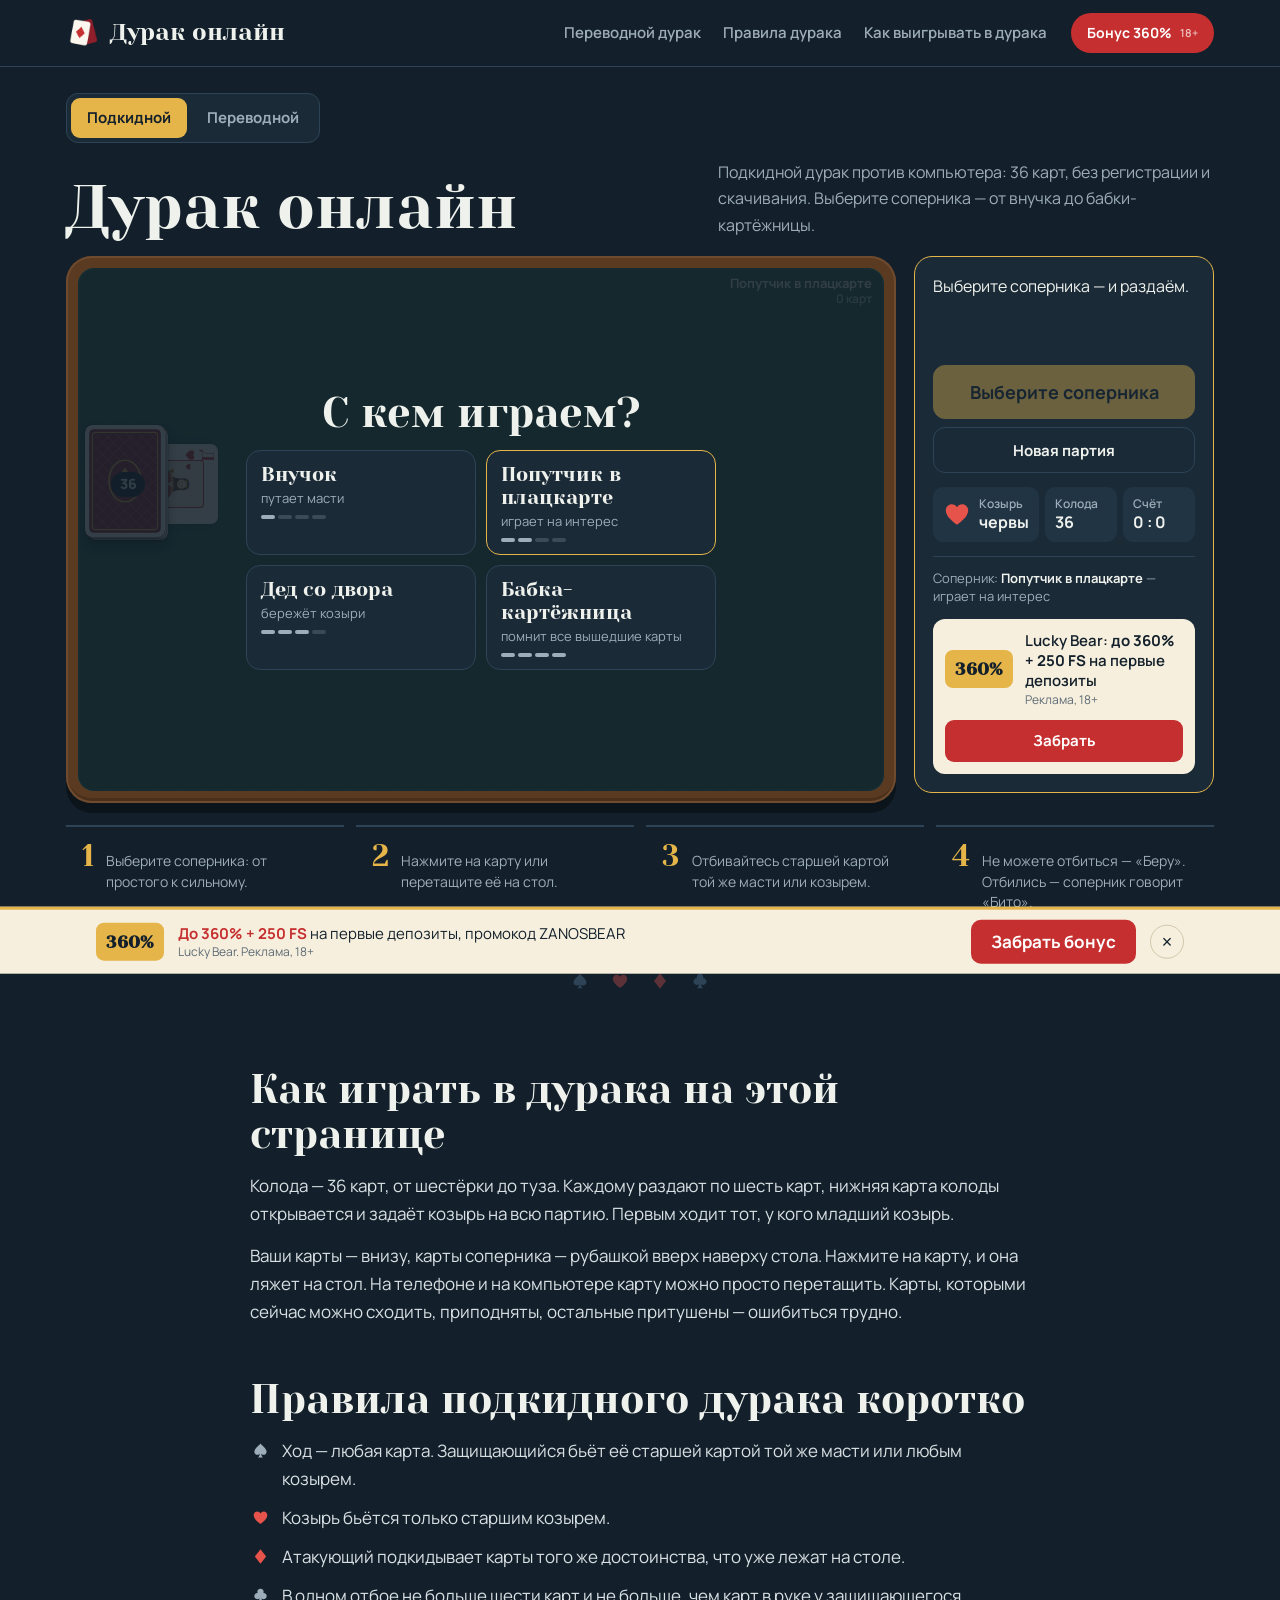
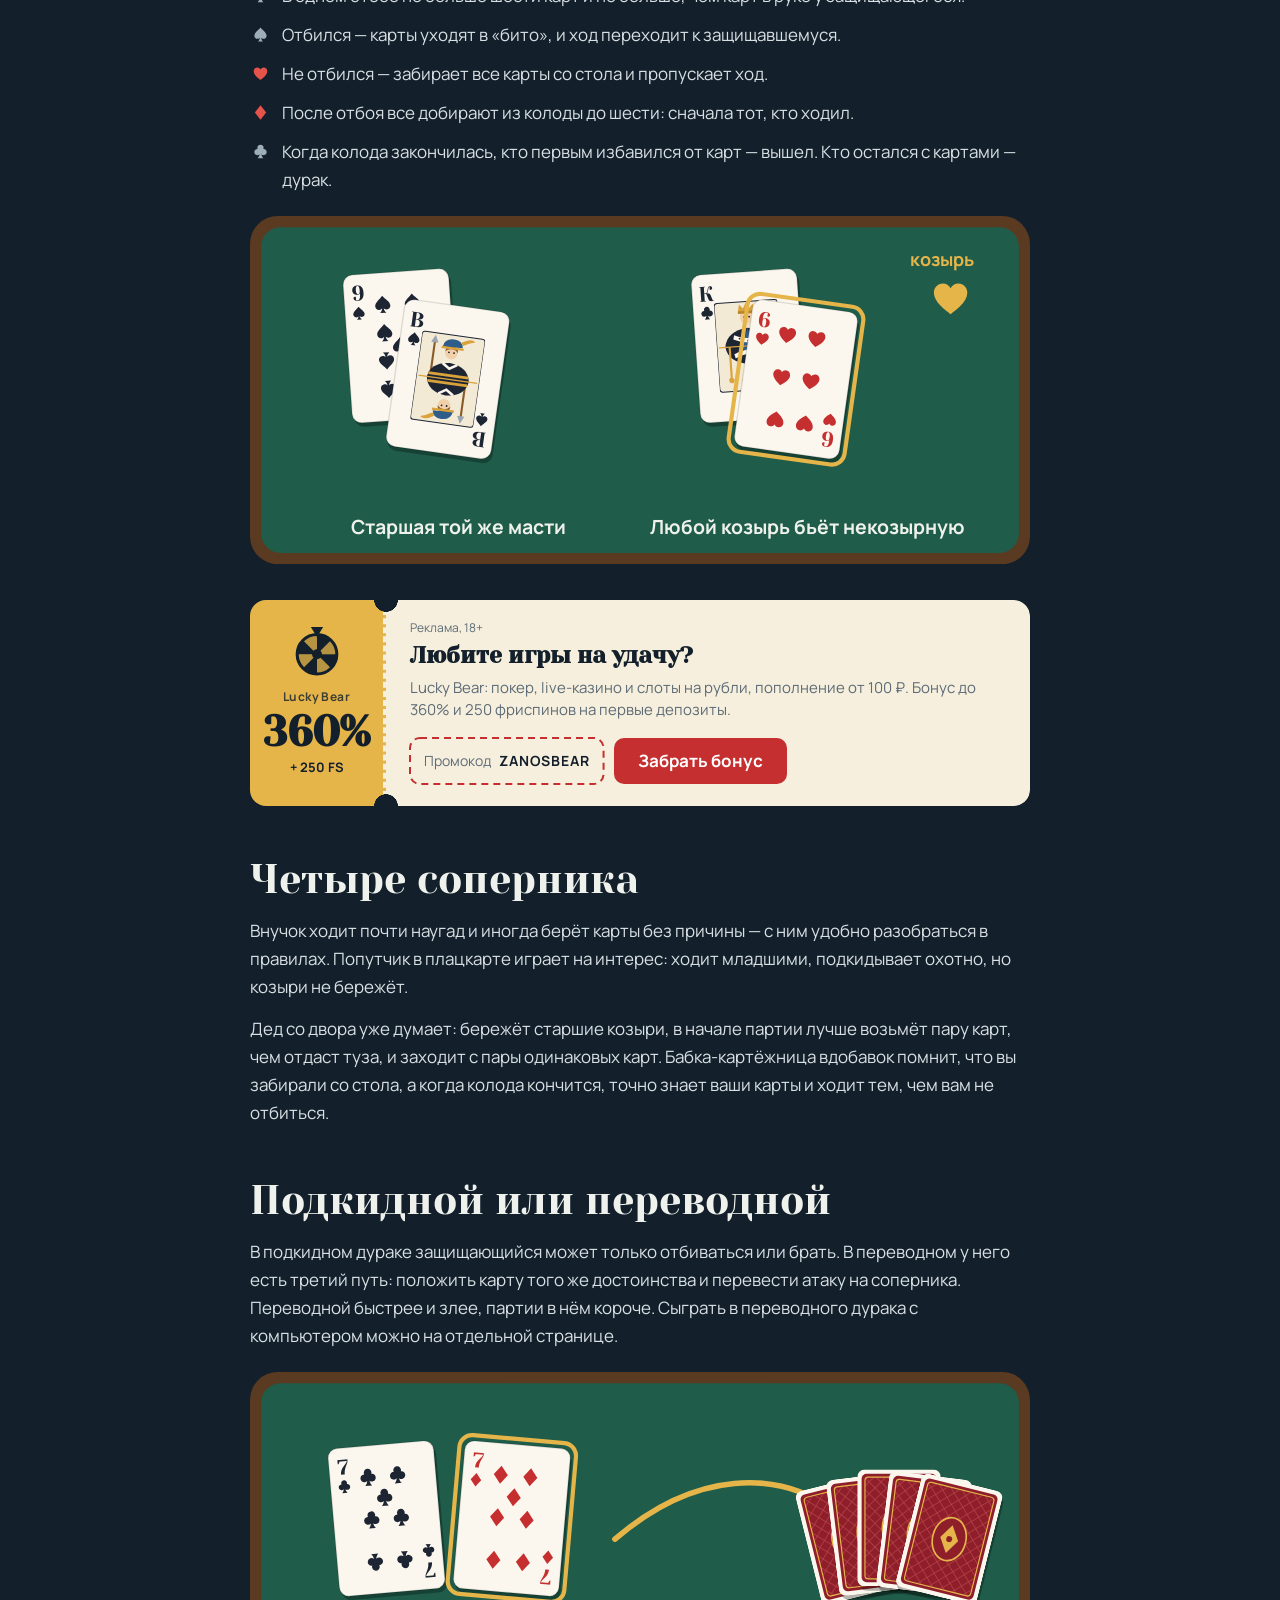
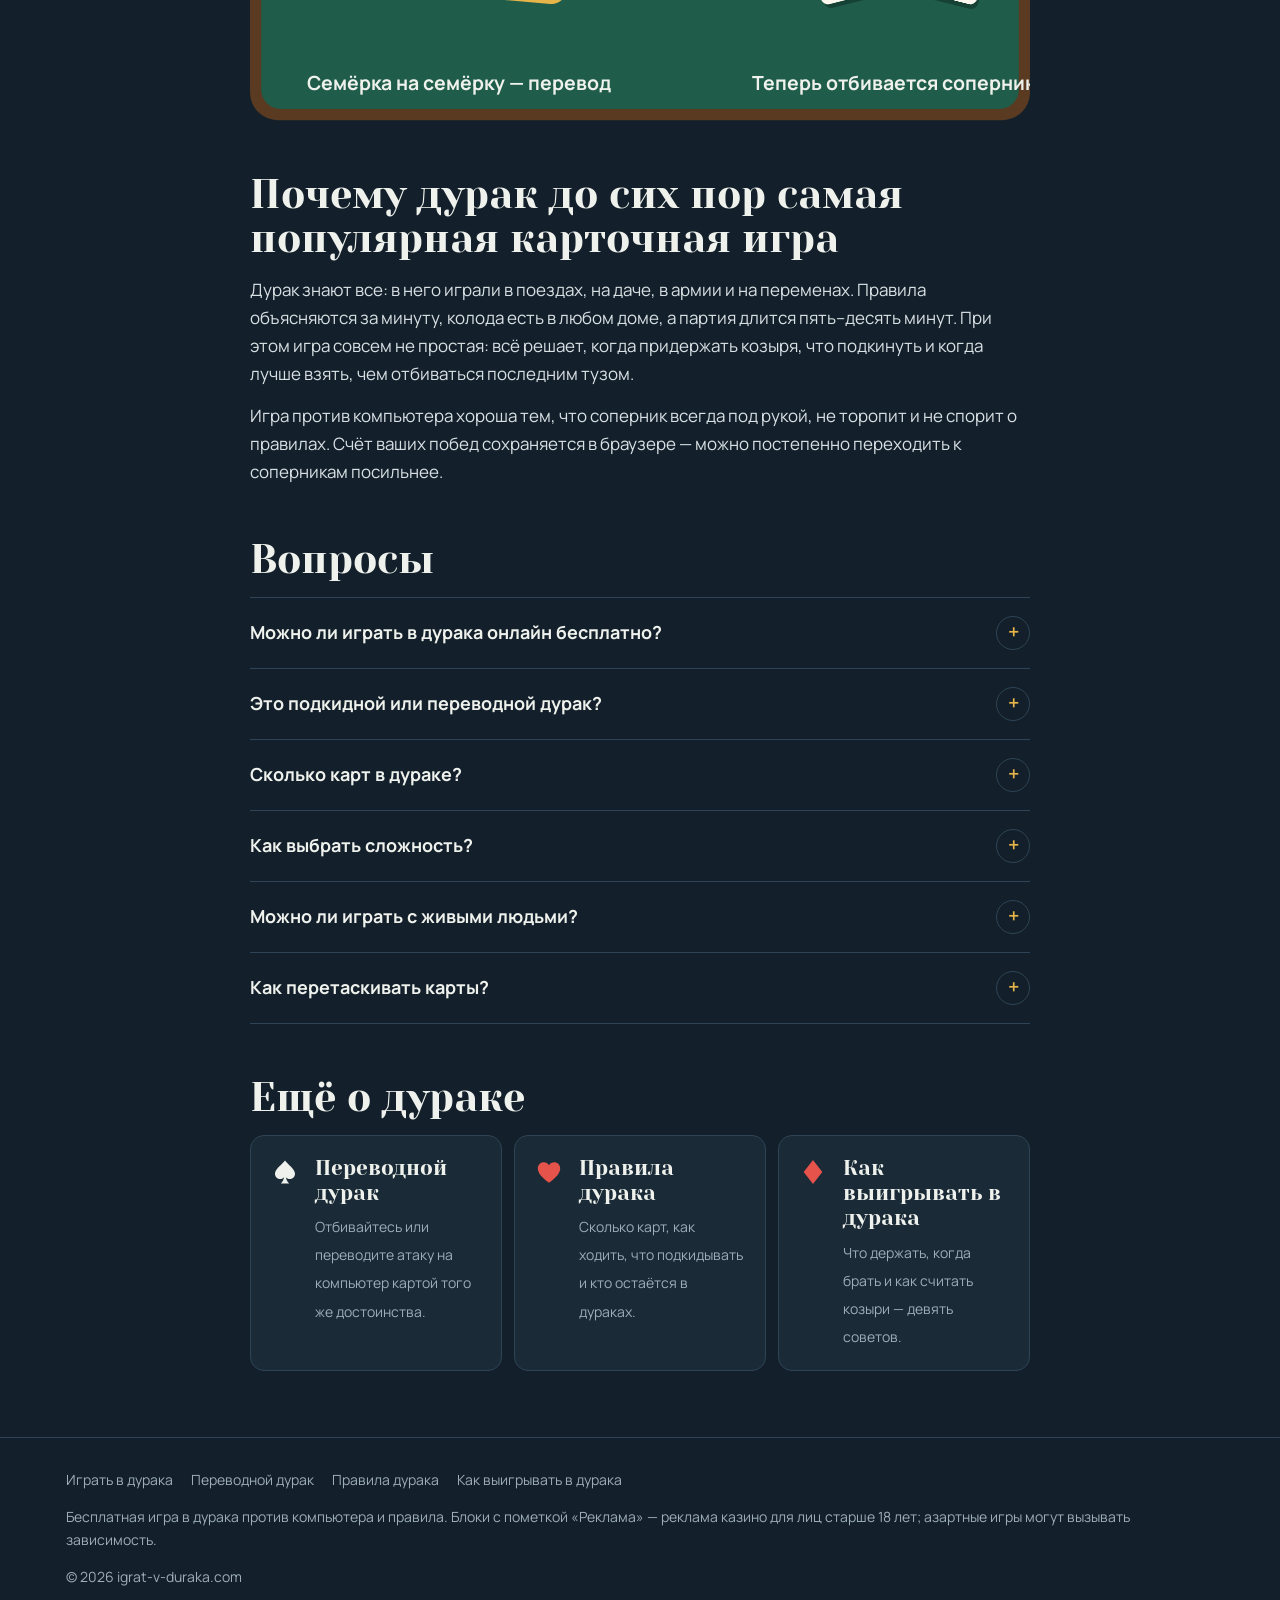
==== commit ac0aa32b: "Рефка LB (источник durak), ключ IndexNow Co-Authored-By: Claude Opus 5.5 <noreply@anthropic.com>" ====
--- a/index.html
+++ b/index.html
@@ -26,10 +26,10 @@
 </head>
 <body class="durak">
 <svg width="0" height="0" style="position:absolute" aria-hidden="true" focusable="false"><defs><symbol id="su0" viewBox="0 0 24 24"><path d="M12 2.2C9.6 5.6 3.4 9.4 3.4 13.6c0 2.6 2 4.5 4.4 4.5 1.5 0 2.7-.7 3.3-1.6-.2 2-1 3.7-2.7 5.3h7.2c-1.7-1.6-2.5-3.3-2.7-5.3.6.9 1.8 1.6 3.3 1.6 2.4 0 4.4-1.9 4.4-4.5 0-4.2-6.2-8-8.6-11.4z"/></symbol><symbol id="su1" viewBox="0 0 24 24"><path d="M12 21.2C9.2 18.9 2.4 14.4 2.4 8.9 2.4 5.9 4.7 3.6 7.5 3.6c2 0 3.6 1.1 4.5 2.7.9-1.6 2.5-2.7 4.5-2.7 2.8 0 5.1 2.3 5.1 5.3 0 5.5-6.8 10-9.6 12.3z"/></symbol><symbol id="su2" viewBox="0 0 24 24"><path d="M12 1.8 20 12l-8 10.2L4 12z"/></symbol><symbol id="su3" viewBox="0 0 24 24"><path d="M12 2.4a4.4 4.4 0 0 0-4.1 6A4.4 4.4 0 1 0 10.7 16c-.3 2-1.1 3.9-2.7 5.6h8c-1.6-1.7-2.4-3.6-2.7-5.6a4.4 4.4 0 1 0 2.8-7.6A4.4 4.4 0 0 0 12 2.4z"/></symbol><symbol id="fK" viewBox="0 0 60 42"><path d="M8 42Q10 27 30 25Q50 27 52 42Z" fill="currentColor"/><path d="M30 25 24 42H36Z" fill="#2F5D8A"/><path d="M17 31Q30 38 43 31L44 35Q30 42 16 35Z" fill="#FBF7EE"/><circle cx="22" cy="34.6" r=".9" fill="#1D2533"/><circle cx="30" cy="37.2" r=".9" fill="#1D2533"/><circle cx="38" cy="34.6" r=".9" fill="#1D2533"/><path d="M48 12V42" stroke="#D9A23A" stroke-width="2"/><circle cx="48" cy="10.5" r="2.6" fill="#D9A23A"/><circle cx="30" cy="15" r="6.5" fill="#F1CFA8"/><path d="M23.5 16Q30 31 36.5 16Q34 21 30 21Q26 21 23.5 16Z" fill="#E9E1CF"/><path d="M22 10 23.5 2.5 27 6.5 30 1 33 6.5 36.5 2.5 38 10Z" fill="#D9A23A"/><rect x="22" y="9" width="16" height="2.4" fill="#B8862A"/><circle cx="27.6" cy="14.6" r=".85" fill="#1D2533"/><circle cx="32.4" cy="14.6" r=".85" fill="#1D2533"/></symbol><symbol id="fQ" viewBox="0 0 60 42"><path d="M22.5 17Q21 6 30 6Q39 6 37.5 17Q37 23 40 27H20Q23 23 22.5 17Z" fill="#5A3A24"/><path d="M9 42Q11 28 30 26Q49 28 51 42Z" fill="currentColor"/><path d="M25 27 30 35 35 27Z" fill="#F1CFA8"/><path d="M18 31Q30 25 42 31" stroke="#D9A23A" stroke-width="1.6" fill="none"/><path d="M13 42V31" stroke="#3E7A4E" stroke-width="1.5"/><circle cx="13" cy="28.5" r="3" fill="#D9A23A"/><circle cx="13" cy="28.5" r="1.2" fill="#C62F2F"/><circle cx="30" cy="16" r="6" fill="#F1CFA8"/><path d="M28.6 19.3Q30 20.3 31.4 19.3" stroke="#C62F2F" stroke-width=".9" fill="none"/><path d="M24 10.4Q30 5.6 36 10.4L35 11.6Q30 8.4 25 11.6Z" fill="#D9A23A"/><circle cx="30" cy="7.8" r="1.4" fill="#2F5D8A"/><circle cx="27.6" cy="15.6" r=".85" fill="#1D2533"/><circle cx="32.4" cy="15.6" r=".85" fill="#1D2533"/></symbol><symbol id="fJ" viewBox="0 0 60 42"><path d="M13 7V42" stroke="#8A5A2B" stroke-width="2"/><path d="M13 2 16.5 9H9.5Z" fill="#9AA4B2"/><path d="M10 42Q12 28 30 26.5Q48 28 50 42Z" fill="currentColor"/><path d="M11 37H49V39.6H11Z" fill="#D9A23A"/><path d="M23 27.5 30 32 37 27.5" stroke="#FBF7EE" stroke-width="2.4" fill="none"/><circle cx="30" cy="17" r="6" fill="#F1CFA8"/><path d="M24 16.5Q24 10.5 30 10.5Q36 10.5 36 16.5Q34 13.5 30 13.5Q26 13.5 24 16.5Z" fill="#8A5A2B"/><path d="M21 12Q22 4 31 4Q39 4 40 11Z" fill="#2F5D8A"/><path d="M20 11.4H41V13.6H20Z" fill="#D9A23A"/><path d="M38 6Q47 0 51 4Q45 5.5 40 9Z" fill="#D9A23A"/><circle cx="27.6" cy="16.8" r=".85" fill="#1D2533"/><circle cx="32.4" cy="16.8" r=".85" fill="#1D2533"/></symbol></defs></svg>
-<header class="top"><div class="wrap top__in"><a class="logo" href="/"><img src="/assets/icon-180.png" alt="" width="34" height="34" />Дурак онлайн</a><nav class="nav" aria-label="Разделы"><a href="/perevodnoy-durak/">Переводной дурак</a><a href="/pravila-duraka/">Правила дурака</a><a href="/kak-vyigrat-v-duraka/">Как выигрывать в дурака</a></nav><a class="hcta" href="#" target="_blank" rel="nofollow sponsored noopener">Бонус 360%<span class="hcta__a">18+</span></a></div></header>
-<main><section class="play" aria-labelledby="ttl"><div class="wrap"><nav class="modes" aria-label="Вид дурака"><a href="/" aria-current="page">Подкидной</a><a href="/perevodnoy-durak/">Переводной</a></nav><div class="play__head"><h1 id="ttl">Дурак онлайн</h1><p class="play__lead">Подкидной дурак против компьютера: 36 карт, без регистрации и скачивания. Выберите соперника — от внучка до бабки-картёжницы.</p></div><div class="dk" id="durak" data-mode="podkidnoy"><div class="dk__rail"><div class="dk__table" role="group" aria-label="Игровой стол"><div class="dk__opp" aria-label="Карты соперника"></div><div class="dk__mid"><div class="dk__deck" aria-label="Колода"></div><div class="dk__field" aria-label="Стол"></div><div class="dk__out" aria-label="Бито"></div></div><div class="dk__me" aria-label="Ваши карты"></div></div></div><aside class="dk__side" aria-label="Партия"><p class="dk__msg" aria-live="polite"></p><div class="dk__btns"><button type="button" class="btn btn--main" data-a="act" disabled>Выберите соперника</button><button type="button" class="btn" data-a="new">Новая партия</button></div><div class="dk__info"></div><div class="dk__lvl"></div><aside class="lbc lbc--stack dk__promo"><div class="lbc__stub"><span class="lbc__wheel" aria-hidden="true"><svg viewBox="-20 -22 40 42"><g class="lbw"><path d="M0 0L0.00 -16.00A16 16 0 0 1 11.31 -11.31z" fill="currentColor" fill-opacity="1"/><path d="M0 0L11.31 -11.31A16 16 0 0 1 16.00 0.00z" fill="currentColor" fill-opacity=".22"/><path d="M0 0L16.00 0.00A16 16 0 0 1 11.31 11.31z" fill="currentColor" fill-opacity="1"/><path d="M0 0L11.31 11.31A16 16 0 0 1 0.00 16.00z" fill="currentColor" fill-opacity=".22"/><path d="M0 0L0.00 16.00A16 16 0 0 1 -11.31 11.31z" fill="currentColor" fill-opacity="1"/><path d="M0 0L-11.31 11.31A16 16 0 0 1 -16.00 0.00z" fill="currentColor" fill-opacity=".22"/><path d="M0 0L-16.00 0.00A16 16 0 0 1 -11.31 -11.31z" fill="currentColor" fill-opacity="1"/><path d="M0 0L-11.31 -11.31A16 16 0 0 1 -0.00 -16.00z" fill="currentColor" fill-opacity=".22"/></g><circle r="16" fill="none" stroke="currentColor" stroke-width="2.5"/><circle r="4" fill="currentColor"/><path d="M-5 -22h10l-5 8z" fill="currentColor"/></svg></span><span class="lbc__brand">Lucky Bear</span><b class="lbc__pct">360%</b><span class="lbc__fs">+ 250 FS</span></div><div class="lbc__main"><p class="lbc__ad">Реклама, 18+</p><p class="lbc__t">Партия сыграна. Испытаете удачу?</p><p class="lbc__d">Lucky Bear: покер, live-казино и слоты, пополнение от 100 ₽.</p><div class="lbc__row"><span class="lbc__code"><svg class="lbc__ants" aria-hidden="true"><rect width="100%" height="100%" rx="10"/></svg>Промокод <b>ZANOSBEAR</b></span><a class="lbc__go" href="#" target="_blank" rel="nofollow sponsored noopener">Забрать бонус</a></div></div></aside><div class="lbm"><span class="lbbadge">360%</span><span class="lbm__t">Lucky Bear: <b>до 360% + 250 FS</b> на первые депозиты<small>Реклама, 18+</small></span><a class="lbm__go" href="#" target="_blank" rel="nofollow sponsored noopener">Забрать</a></div></aside></div><ol class="howto"><li><b>1</b><span>Выберите соперника: от простого к сильному.</span></li><li><b>2</b><span>Нажмите на карту или перетащите её на стол.</span></li><li><b>3</b><span>Отбивайтесь старшей картой той же масти или козырем.</span></li><li><b>4</b><span>Не можете отбиться — «Беру». Отбились — соперник говорит «Бито».</span></li></ol></div></section><div class="suitrow" aria-hidden="true"><svg><use href="#su0"/></svg><svg><use href="#su1"/></svg><svg><use href="#su2"/></svg><svg><use href="#su3"/></svg></div><script src="/assets/durak.js?v=1" defer></script><div class="wrap"><article class="text"><h2 id="s17619">Как играть в дурака на этой странице</h2><p>Колода — 36 карт, от шестёрки до туза. Каждому раздают по шесть карт, нижняя карта колоды открывается и задаёт козырь на всю партию. Первым ходит тот, у кого младший козырь.</p><p>Ваши карты — внизу, карты соперника — рубашкой вверх наверху стола. Нажмите на карту, и она ляжет на стол. На телефоне и на компьютере карту можно просто перетащить. Карты, которыми сейчас можно сходить, приподняты, остальные притушены — ошибиться трудно.</p><h2 id="s51679">Правила подкидного дурака коротко</h2><ul><li><svg class="su" aria-hidden="true" focusable="false"><use href="#su0"/></svg>Ход — любая карта. Защищающийся бьёт её старшей картой той же масти или любым козырем.</li><li><svg class="su is-r" aria-hidden="true" focusable="false"><use href="#su1"/></svg>Козырь бьётся только старшим козырем.</li><li><svg class="su is-r" aria-hidden="true" focusable="false"><use href="#su2"/></svg>Атакующий подкидывает карты того же достоинства, что уже лежат на столе.</li><li><svg class="su" aria-hidden="true" focusable="false"><use href="#su3"/></svg>В одном отбое не больше шести карт и не больше, чем карт в руке у защищающегося.</li><li><svg class="su" aria-hidden="true" focusable="false"><use href="#su0"/></svg>Отбился — карты уходят в «бито», и ход переходит к защищавшемуся.</li><li><svg class="su is-r" aria-hidden="true" focusable="false"><use href="#su1"/></svg>Не отбился — забирает все карты со стола и пропускает ход.</li><li><svg class="su is-r" aria-hidden="true" focusable="false"><use href="#su2"/></svg>После отбоя все добирают из колоды до шести: сначала тот, кто ходил.</li><li><svg class="su" aria-hidden="true" focusable="false"><use href="#su3"/></svg>Когда колода закончилась, кто первым избавился от карт — вышел. Кто остался с картами — дурак.</li></ul><figure class="scene"><svg viewBox="0 0 560 250" role="img" aria-label="Пример защиты: девятку пик кроют валетом пик, короля треф — козырной шестёркой червей"><rect width="560" height="250" rx="20" fill="#5B3A22"/><rect x="8" y="8" width="544" height="234" rx="14" fill="#1F5C4A"/><g transform="translate(70 40) rotate(-4 38 53.2)"><rect x="1.5" y="3" width="76" height="106.4" rx="6.84" fill="#000" fill-opacity=".28"/><rect width="76" height="106.4" rx="6.84" fill="#FBF7EE" stroke="#000" stroke-opacity=".12"/><text x="9.88" y="19" text-anchor="middle" font-family="Yeseva One,Georgia,serif" font-size="15.2" fill="#1D2533">9</text><use href="#su0" x="4.18" y="22.04" width="11.4" height="11.4" fill="#1D2533"/><g transform="rotate(180 38 53.2)"><text x="9.88" y="19" text-anchor="middle" font-family="Yeseva One,Georgia,serif" font-size="15.2" fill="#1D2533">9</text><use href="#su0" x="4.18" y="22.04" width="11.4" height="11.4" fill="#1D2533"/></g><use href="#su0" x="19.76" y="14.9568" width="15.2" height="15.2" fill="#1D2533"/><use href="#su0" x="41.04" y="14.9568" width="15.2" height="15.2" fill="#1D2533"/><use href="#su0" x="19.76" y="35.4111" width="15.2" height="15.2" fill="#1D2533"/><use href="#su0" x="41.04" y="35.4111" width="15.2" height="15.2" fill="#1D2533"/><use href="#su0" x="19.76" y="55.7889" width="15.2" height="15.2" fill="#1D2533" transform="rotate(180 27.36 63.3889)"/><use href="#su0" x="41.04" y="55.7889" width="15.2" height="15.2" fill="#1D2533" transform="rotate(180 48.64 63.3889)"/><use href="#su0" x="19.76" y="76.2432" width="15.2" height="15.2" fill="#1D2533" transform="rotate(180 27.36 83.8432)"/><use href="#su0" x="41.04" y="76.2432" width="15.2" height="15.2" fill="#1D2533" transform="rotate(180 48.64 83.8432)"/><use href="#su0" x="30.4" y="45.6" width="15.2" height="15.2" fill="#1D2533"/></g><g transform="translate(104 64) rotate(8 38 53.2)"><rect x="1.5" y="3" width="76" height="106.4" rx="6.84" fill="#000" fill-opacity=".28"/><rect width="76" height="106.4" rx="6.84" fill="#FBF7EE" stroke="#000" stroke-opacity=".12"/><text x="9.88" y="19" text-anchor="middle" font-family="Yeseva One,Georgia,serif" font-size="15.2" fill="#1D2533">В</text><use href="#su0" x="4.18" y="22.04" width="11.4" height="11.4" fill="#1D2533"/><g transform="rotate(180 38 53.2)"><text x="9.88" y="19" text-anchor="middle" font-family="Yeseva One,Georgia,serif" font-size="15.2" fill="#1D2533">В</text><use href="#su0" x="4.18" y="22.04" width="11.4" height="11.4" fill="#1D2533"/></g><svg x="15.2" y="13.832" width="45.6" height="78.736" viewBox="0 0 60 84" color="#1D2533" fill="#1D2533"><rect width="60" height="84" rx="3" fill="#F3EAD6" stroke="#1D2533" stroke-width="1"/><use href="#fJ" width="60" height="42"/><use href="#fJ" width="60" height="42" transform="rotate(180 30 42)"/><path d="M2 42H58" stroke="#D9A23A"/></svg></g><text x="150" y="228" text-anchor="middle" font-family="Manrope,system-ui,sans-serif" font-size="14" font-weight="700" fill="#EEF1EC">Старшая той же масти</text><g transform="translate(320 40) rotate(-4 38 53.2)"><rect x="1.5" y="3" width="76" height="106.4" rx="6.84" fill="#000" fill-opacity=".28"/><rect width="76" height="106.4" rx="6.84" fill="#FBF7EE" stroke="#000" stroke-opacity=".12"/><text x="9.88" y="19" text-anchor="middle" font-family="Yeseva One,Georgia,serif" font-size="15.2" fill="#1D2533">К</text><use href="#su3" x="4.18" y="22.04" width="11.4" height="11.4" fill="#1D2533"/><g transform="rotate(180 38 53.2)"><text x="9.88" y="19" text-anchor="middle" font-family="Yeseva One,Georgia,serif" font-size="15.2" fill="#1D2533">К</text><use href="#su3" x="4.18" y="22.04" width="11.4" height="11.4" fill="#1D2533"/></g><svg x="15.2" y="13.832" width="45.6" height="78.736" viewBox="0 0 60 84" color="#1D2533" fill="#1D2533"><rect width="60" height="84" rx="3" fill="#F3EAD6" stroke="#1D2533" stroke-width="1"/><use href="#fK" width="60" height="42"/><use href="#fK" width="60" height="42" transform="rotate(180 30 42)"/><path d="M2 42H58" stroke="#D9A23A"/></svg></g><g transform="translate(354 64) rotate(8 38 53.2)"><rect x="1.5" y="3" width="76" height="106.4" rx="6.84" fill="#000" fill-opacity=".28"/><rect x="-4" y="-4" width="84" height="114.4" rx="9.12" fill="none" stroke="#E6B54A" stroke-width="3"/><rect width="76" height="106.4" rx="6.84" fill="#FBF7EE" stroke="#000" stroke-opacity=".12"/><text x="9.88" y="19" text-anchor="middle" font-family="Yeseva One,Georgia,serif" font-size="15.2" fill="#C62F2F">6</text><use href="#su1" x="4.18" y="22.04" width="11.4" height="11.4" fill="#C62F2F"/><g transform="rotate(180 38 53.2)"><text x="9.88" y="19" text-anchor="middle" font-family="Yeseva One,Georgia,serif" font-size="15.2" fill="#C62F2F">6</text><use href="#su1" x="4.18" y="22.04" width="11.4" height="11.4" fill="#C62F2F"/></g><use href="#su1" x="19.76" y="14.9568" width="15.2" height="15.2" fill="#C62F2F"/><use href="#su1" x="41.04" y="14.9568" width="15.2" height="15.2" fill="#C62F2F"/><use href="#su1" x="19.76" y="45.6" width="15.2" height="15.2" fill="#C62F2F"/><use href="#su1" x="41.04" y="45.6" width="15.2" height="15.2" fill="#C62F2F"/><use href="#su1" x="19.76" y="76.2432" width="15.2" height="15.2" fill="#C62F2F" transform="rotate(180 27.36 83.8432)"/><use href="#su1" x="41.04" y="76.2432" width="15.2" height="15.2" fill="#C62F2F" transform="rotate(180 48.64 83.8432)"/></g><text x="400" y="228" text-anchor="middle" font-family="Manrope,system-ui,sans-serif" font-size="14" font-weight="700" fill="#EEF1EC">Любой козырь бьёт некозырную</text><text x="520" y="36" text-anchor="end" font-family="Manrope,system-ui,sans-serif" font-size="13" font-weight="700" fill="#E6B54A">козырь</text><use href="#su1" x="488" y="44" width="30" height="30" fill="#E6B54A"/></svg></figure><aside class="lbc"><div class="lbc__stub"><span class="lbc__wheel" aria-hidden="true"><svg viewBox="-20 -22 40 42"><g class="lbw"><path d="M0 0L0.00 -16.00A16 16 0 0 1 11.31 -11.31z" fill="currentColor" fill-opacity="1"/><path d="M0 0L11.31 -11.31A16 16 0 0 1 16.00 0.00z" fill="currentColor" fill-opacity=".22"/><path d="M0 0L16.00 0.00A16 16 0 0 1 11.31 11.31z" fill="currentColor" fill-opacity="1"/><path d="M0 0L11.31 11.31A16 16 0 0 1 0.00 16.00z" fill="currentColor" fill-opacity=".22"/><path d="M0 0L0.00 16.00A16 16 0 0 1 -11.31 11.31z" fill="currentColor" fill-opacity="1"/><path d="M0 0L-11.31 11.31A16 16 0 0 1 -16.00 0.00z" fill="currentColor" fill-opacity=".22"/><path d="M0 0L-16.00 0.00A16 16 0 0 1 -11.31 -11.31z" fill="currentColor" fill-opacity="1"/><path d="M0 0L-11.31 -11.31A16 16 0 0 1 -0.00 -16.00z" fill="currentColor" fill-opacity=".22"/></g><circle r="16" fill="none" stroke="currentColor" stroke-width="2.5"/><circle r="4" fill="currentColor"/><path d="M-5 -22h10l-5 8z" fill="currentColor"/></svg></span><span class="lbc__brand">Lucky Bear</span><b class="lbc__pct">360%</b><span class="lbc__fs">+ 250 FS</span></div><div class="lbc__main"><p class="lbc__ad">Реклама, 18+</p><p class="lbc__t">Любите игры на удачу?</p><p class="lbc__d">Lucky Bear: покер, live-казино и слоты на рубли, пополнение от 100 ₽. Бонус до 360% и 250 фриспинов на первые депозиты.</p><div class="lbc__row"><span class="lbc__code"><svg class="lbc__ants" aria-hidden="true"><rect width="100%" height="100%" rx="10"/></svg>Промокод <b>ZANOSBEAR</b></span><a class="lbc__go" href="#" target="_blank" rel="nofollow sponsored noopener">Забрать бонус</a></div></div></aside><h2 id="s39875">Четыре соперника</h2><p>Внучок ходит почти наугад и иногда берёт карты без причины — с ним удобно разобраться в правилах. Попутчик в плацкарте играет на интерес: ходит младшими, подкидывает охотно, но козыри не бережёт.</p><p>Дед со двора уже думает: бережёт старшие козыри, в начале партии лучше возьмёт пару карт, чем отдаст туза, и заходит с пары одинаковых карт. Бабка-картёжница вдобавок помнит, что вы забирали со стола, а когда колода кончится, точно знает ваши карты и ходит тем, чем вам не отбиться.</p><h2 id="s99268">Подкидной или переводной</h2><p>В подкидном дураке защищающийся может только отбиваться или брать. В переводном у него есть третий путь: положить карту того же достоинства и перевести атаку на соперника. Переводной быстрее и злее, партии в нём короче. Сыграть в переводного дурака с компьютером можно на отдельной странице.</p><figure class="scene"><svg viewBox="0 0 560 250" role="img" aria-label="Перевод: на атакующую семёрку треф кладут семёрку бубен, и атака уходит сопернику"><rect width="560" height="250" rx="20" fill="#5B3A22"/><rect x="8" y="8" width="544" height="234" rx="14" fill="#1F5C4A"/><defs><marker id="ah1" viewBox="0 0 10 10" refX="7" refY="5" markerWidth="5" markerHeight="5" orient="auto"><path d="M0 0 10 5 0 10z" fill="#E6B54A"/></marker></defs><g transform="translate(60 52) rotate(-5 38 53.2)"><rect x="1.5" y="3" width="76" height="106.4" rx="6.84" fill="#000" fill-opacity=".28"/><rect width="76" height="106.4" rx="6.84" fill="#FBF7EE" stroke="#000" stroke-opacity=".12"/><text x="9.88" y="19" text-anchor="middle" font-family="Yeseva One,Georgia,serif" font-size="15.2" fill="#1D2533">7</text><use href="#su3" x="4.18" y="22.04" width="11.4" height="11.4" fill="#1D2533"/><g transform="rotate(180 38 53.2)"><text x="9.88" y="19" text-anchor="middle" font-family="Yeseva One,Georgia,serif" font-size="15.2" fill="#1D2533">7</text><use href="#su3" x="4.18" y="22.04" width="11.4" height="11.4" fill="#1D2533"/></g><use href="#su3" x="19.76" y="14.9568" width="15.2" height="15.2" fill="#1D2533"/><use href="#su3" x="41.04" y="14.9568" width="15.2" height="15.2" fill="#1D2533"/><use href="#su3" x="19.76" y="45.6" width="15.2" height="15.2" fill="#1D2533"/><use href="#su3" x="41.04" y="45.6" width="15.2" height="15.2" fill="#1D2533"/><use href="#su3" x="19.76" y="76.2432" width="15.2" height="15.2" fill="#1D2533" transform="rotate(180 27.36 83.8432)"/><use href="#su3" x="41.04" y="76.2432" width="15.2" height="15.2" fill="#1D2533" transform="rotate(180 48.64 83.8432)"/><use href="#su3" x="30.4" y="30.2784" width="15.2" height="15.2" fill="#1D2533"/></g><g transform="translate(150 52) rotate(5 38 53.2)"><rect x="1.5" y="3" width="76" height="106.4" rx="6.84" fill="#000" fill-opacity=".28"/><rect x="-4" y="-4" width="84" height="114.4" rx="9.12" fill="none" stroke="#E6B54A" stroke-width="3"/><rect width="76" height="106.4" rx="6.84" fill="#FBF7EE" stroke="#000" stroke-opacity=".12"/><text x="9.88" y="19" text-anchor="middle" font-family="Yeseva One,Georgia,serif" font-size="15.2" fill="#C62F2F">7</text><use href="#su2" x="4.18" y="22.04" width="11.4" height="11.4" fill="#C62F2F"/><g transform="rotate(180 38 53.2)"><text x="9.88" y="19" text-anchor="middle" font-family="Yeseva One,Georgia,serif" font-size="15.2" fill="#C62F2F">7</text><use href="#su2" x="4.18" y="22.04" width="11.4" height="11.4" fill="#C62F2F"/></g><use href="#su2" x="19.76" y="14.9568" width="15.2" height="15.2" fill="#C62F2F"/><use href="#su2" x="41.04" y="14.9568" width="15.2" height="15.2" fill="#C62F2F"/><use href="#su2" x="19.76" y="45.6" width="15.2" height="15.2" fill="#C62F2F"/><use href="#su2" x="41.04" y="45.6" width="15.2" height="15.2" fill="#C62F2F"/><use href="#su2" x="19.76" y="76.2432" width="15.2" height="15.2" fill="#C62F2F" transform="rotate(180 27.36 83.8432)"/><use href="#su2" x="41.04" y="76.2432" width="15.2" height="15.2" fill="#C62F2F" transform="rotate(180 48.64 83.8432)"/><use href="#su2" x="30.4" y="30.2784" width="15.2" height="15.2" fill="#C62F2F"/></g><text x="150" y="228" text-anchor="middle" font-family="Manrope,system-ui,sans-serif" font-size="14" font-weight="700" fill="#EEF1EC">Семёрка на семёрку — перевод</text><path d="M262 120 C 320 70, 380 70, 420 100" fill="none" stroke="#E6B54A" stroke-width="4" stroke-linecap="round" marker-end="url(#ah1)"/><g transform="translate(400 78) rotate(-14 30 42)"><rect x="1.5" y="3" width="60" height="84" rx="5.4" fill="#000" fill-opacity=".28"/><image href="/assets/back.svg" width="60" height="84" preserveAspectRatio="none"/></g><g transform="translate(418 74) rotate(-7 30 42)"><rect x="1.5" y="3" width="60" height="84" rx="5.4" fill="#000" fill-opacity=".28"/><image href="/assets/back.svg" width="60" height="84" preserveAspectRatio="none"/></g><g transform="translate(436 70) rotate(0 30 42)"><rect x="1.5" y="3" width="60" height="84" rx="5.4" fill="#000" fill-opacity=".28"/><image href="/assets/back.svg" width="60" height="84" preserveAspectRatio="none"/></g><g transform="translate(454 74) rotate(7 30 42)"><rect x="1.5" y="3" width="60" height="84" rx="5.4" fill="#000" fill-opacity=".28"/><image href="/assets/back.svg" width="60" height="84" preserveAspectRatio="none"/></g><g transform="translate(472 78) rotate(14 30 42)"><rect x="1.5" y="3" width="60" height="84" rx="5.4" fill="#000" fill-opacity=".28"/><image href="/assets/back.svg" width="60" height="84" preserveAspectRatio="none"/></g><text x="462" y="228" text-anchor="middle" font-family="Manrope,system-ui,sans-serif" font-size="14" font-weight="700" fill="#EEF1EC">Теперь отбивается соперник</text></svg></figure><h2 id="s58447">Почему дурак до сих пор самая популярная карточная игра</h2><p>Дурак знают все: в него играли в поездах, на даче, в армии и на переменах. Правила объясняются за минуту, колода есть в любом доме, а партия длится пять–десять минут. При этом игра совсем не простая: всё решает, когда придержать козыря, что подкинуть и когда лучше взять, чем отбиваться последним тузом.</p><p>Игра против компьютера хороша тем, что соперник всегда под рукой, не торопит и не спорит о правилах. Счёт ваших побед сохраняется в браузере — можно постепенно переходить к соперникам посильнее.</p><h2>Вопросы</h2><div class="faq"><details><summary>Можно ли играть в дурака онлайн бесплатно?</summary><p>Да. На этой странице — бесплатно, без регистрации и скачивания, против компьютера. Работает на телефоне и на компьютере.</p></details><details><summary>Это подкидной или переводной дурак?</summary><p>На главной — подкидной дурак. Переводного дурака с компьютером открывайте на отдельной странице, там же его правила.</p></details><details><summary>Сколько карт в дураке?</summary><p>Обычно играют колодой из 36 карт: от шестёрки до туза в четырёх мастях. Каждому раздают по шесть карт.</p></details><details><summary>Как выбрать сложность?</summary><p>Перед каждой партией появляется выбор соперника: Внучок, Попутчик в плацкарте, Дед со двора и Бабка-картёжница. Последний выбор запоминается.</p></details><details><summary>Можно ли играть с живыми людьми?</summary><p>Здесь — только против компьютера. Зато без ожидания соперника, без чата и без рекламы посреди партии.</p></details><details><summary>Как перетаскивать карты?</summary><p>Зажмите карту пальцем или мышкой и отпустите над столом. Если отбиваетесь, отпустите над той картой, которую хотите побить.</p></details></div><h2>Ещё о дураке</h2><div class="more"><a href="/perevodnoy-durak/"><svg class="su" aria-hidden="true" focusable="false"><use href="#su0"/></svg><b>Переводной дурак</b><span>Отбивайтесь или переводите атаку на компьютер картой того же достоинства.</span></a><a href="/pravila-duraka/"><svg class="su" aria-hidden="true" focusable="false"><use href="#su1"/></svg><b>Правила дурака</b><span>Сколько карт, как ходить, что подкидывать и кто остаётся в дураках.</span></a><a href="/kak-vyigrat-v-duraka/"><svg class="su" aria-hidden="true" focusable="false"><use href="#su2"/></svg><b>Как выигрывать в дурака</b><span>Что держать, когда брать и как считать козыри — девять советов.</span></a></div></article></div></main>
+<header class="top"><div class="wrap top__in"><a class="logo" href="/"><img src="/assets/icon-180.png" alt="" width="34" height="34" />Дурак онлайн</a><nav class="nav" aria-label="Разделы"><a href="/perevodnoy-durak/">Переводной дурак</a><a href="/pravila-duraka/">Правила дурака</a><a href="/kak-vyigrat-v-duraka/">Как выигрывать в дурака</a></nav><a class="hcta" href="https://happygo777.fit/7RGsS8" target="_blank" rel="nofollow sponsored noopener">Бонус 360%<span class="hcta__a">18+</span></a></div></header>
+<main><section class="play" aria-labelledby="ttl"><div class="wrap"><nav class="modes" aria-label="Вид дурака"><a href="/" aria-current="page">Подкидной</a><a href="/perevodnoy-durak/">Переводной</a></nav><div class="play__head"><h1 id="ttl">Дурак онлайн</h1><p class="play__lead">Подкидной дурак против компьютера: 36 карт, без регистрации и скачивания. Выберите соперника — от внучка до бабки-картёжницы.</p></div><div class="dk" id="durak" data-mode="podkidnoy"><div class="dk__rail"><div class="dk__table" role="group" aria-label="Игровой стол"><div class="dk__opp" aria-label="Карты соперника"></div><div class="dk__mid"><div class="dk__deck" aria-label="Колода"></div><div class="dk__field" aria-label="Стол"></div><div class="dk__out" aria-label="Бито"></div></div><div class="dk__me" aria-label="Ваши карты"></div></div></div><aside class="dk__side" aria-label="Партия"><p class="dk__msg" aria-live="polite"></p><div class="dk__btns"><button type="button" class="btn btn--main" data-a="act" disabled>Выберите соперника</button><button type="button" class="btn" data-a="new">Новая партия</button></div><div class="dk__info"></div><div class="dk__lvl"></div><aside class="lbc lbc--stack dk__promo"><div class="lbc__stub"><span class="lbc__wheel" aria-hidden="true"><svg viewBox="-20 -22 40 42"><g class="lbw"><path d="M0 0L0.00 -16.00A16 16 0 0 1 11.31 -11.31z" fill="currentColor" fill-opacity="1"/><path d="M0 0L11.31 -11.31A16 16 0 0 1 16.00 0.00z" fill="currentColor" fill-opacity=".22"/><path d="M0 0L16.00 0.00A16 16 0 0 1 11.31 11.31z" fill="currentColor" fill-opacity="1"/><path d="M0 0L11.31 11.31A16 16 0 0 1 0.00 16.00z" fill="currentColor" fill-opacity=".22"/><path d="M0 0L0.00 16.00A16 16 0 0 1 -11.31 11.31z" fill="currentColor" fill-opacity="1"/><path d="M0 0L-11.31 11.31A16 16 0 0 1 -16.00 0.00z" fill="currentColor" fill-opacity=".22"/><path d="M0 0L-16.00 0.00A16 16 0 0 1 -11.31 -11.31z" fill="currentColor" fill-opacity="1"/><path d="M0 0L-11.31 -11.31A16 16 0 0 1 -0.00 -16.00z" fill="currentColor" fill-opacity=".22"/></g><circle r="16" fill="none" stroke="currentColor" stroke-width="2.5"/><circle r="4" fill="currentColor"/><path d="M-5 -22h10l-5 8z" fill="currentColor"/></svg></span><span class="lbc__brand">Lucky Bear</span><b class="lbc__pct">360%</b><span class="lbc__fs">+ 250 FS</span></div><div class="lbc__main"><p class="lbc__ad">Реклама, 18+</p><p class="lbc__t">Партия сыграна. Испытаете удачу?</p><p class="lbc__d">Lucky Bear: покер, live-казино и слоты, пополнение от 100 ₽.</p><div class="lbc__row"><span class="lbc__code"><svg class="lbc__ants" aria-hidden="true"><rect width="100%" height="100%" rx="10"/></svg>Промокод <b>ZANOSBEAR</b></span><a class="lbc__go" href="https://happygo777.fit/7RGsS8" target="_blank" rel="nofollow sponsored noopener">Забрать бонус</a></div></div></aside><div class="lbm"><span class="lbbadge">360%</span><span class="lbm__t">Lucky Bear: <b>до 360% + 250 FS</b> на первые депозиты<small>Реклама, 18+</small></span><a class="lbm__go" href="https://happygo777.fit/7RGsS8" target="_blank" rel="nofollow sponsored noopener">Забрать</a></div></aside></div><ol class="howto"><li><b>1</b><span>Выберите соперника: от простого к сильному.</span></li><li><b>2</b><span>Нажмите на карту или перетащите её на стол.</span></li><li><b>3</b><span>Отбивайтесь старшей картой той же масти или козырем.</span></li><li><b>4</b><span>Не можете отбиться — «Беру». Отбились — соперник говорит «Бито».</span></li></ol></div></section><div class="suitrow" aria-hidden="true"><svg><use href="#su0"/></svg><svg><use href="#su1"/></svg><svg><use href="#su2"/></svg><svg><use href="#su3"/></svg></div><script src="/assets/durak.js?v=1" defer></script><div class="wrap"><article class="text"><h2 id="s17619">Как играть в дурака на этой странице</h2><p>Колода — 36 карт, от шестёрки до туза. Каждому раздают по шесть карт, нижняя карта колоды открывается и задаёт козырь на всю партию. Первым ходит тот, у кого младший козырь.</p><p>Ваши карты — внизу, карты соперника — рубашкой вверх наверху стола. Нажмите на карту, и она ляжет на стол. На телефоне и на компьютере карту можно просто перетащить. Карты, которыми сейчас можно сходить, приподняты, остальные притушены — ошибиться трудно.</p><h2 id="s51679">Правила подкидного дурака коротко</h2><ul><li><svg class="su" aria-hidden="true" focusable="false"><use href="#su0"/></svg>Ход — любая карта. Защищающийся бьёт её старшей картой той же масти или любым козырем.</li><li><svg class="su is-r" aria-hidden="true" focusable="false"><use href="#su1"/></svg>Козырь бьётся только старшим козырем.</li><li><svg class="su is-r" aria-hidden="true" focusable="false"><use href="#su2"/></svg>Атакующий подкидывает карты того же достоинства, что уже лежат на столе.</li><li><svg class="su" aria-hidden="true" focusable="false"><use href="#su3"/></svg>В одном отбое не больше шести карт и не больше, чем карт в руке у защищающегося.</li><li><svg class="su" aria-hidden="true" focusable="false"><use href="#su0"/></svg>Отбился — карты уходят в «бито», и ход переходит к защищавшемуся.</li><li><svg class="su is-r" aria-hidden="true" focusable="false"><use href="#su1"/></svg>Не отбился — забирает все карты со стола и пропускает ход.</li><li><svg class="su is-r" aria-hidden="true" focusable="false"><use href="#su2"/></svg>После отбоя все добирают из колоды до шести: сначала тот, кто ходил.</li><li><svg class="su" aria-hidden="true" focusable="false"><use href="#su3"/></svg>Когда колода закончилась, кто первым избавился от карт — вышел. Кто остался с картами — дурак.</li></ul><figure class="scene"><svg viewBox="0 0 560 250" role="img" aria-label="Пример защиты: девятку пик кроют валетом пик, короля треф — козырной шестёркой червей"><rect width="560" height="250" rx="20" fill="#5B3A22"/><rect x="8" y="8" width="544" height="234" rx="14" fill="#1F5C4A"/><g transform="translate(70 40) rotate(-4 38 53.2)"><rect x="1.5" y="3" width="76" height="106.4" rx="6.84" fill="#000" fill-opacity=".28"/><rect width="76" height="106.4" rx="6.84" fill="#FBF7EE" stroke="#000" stroke-opacity=".12"/><text x="9.88" y="19" text-anchor="middle" font-family="Yeseva One,Georgia,serif" font-size="15.2" fill="#1D2533">9</text><use href="#su0" x="4.18" y="22.04" width="11.4" height="11.4" fill="#1D2533"/><g transform="rotate(180 38 53.2)"><text x="9.88" y="19" text-anchor="middle" font-family="Yeseva One,Georgia,serif" font-size="15.2" fill="#1D2533">9</text><use href="#su0" x="4.18" y="22.04" width="11.4" height="11.4" fill="#1D2533"/></g><use href="#su0" x="19.76" y="14.9568" width="15.2" height="15.2" fill="#1D2533"/><use href="#su0" x="41.04" y="14.9568" width="15.2" height="15.2" fill="#1D2533"/><use href="#su0" x="19.76" y="35.4111" width="15.2" height="15.2" fill="#1D2533"/><use href="#su0" x="41.04" y="35.4111" width="15.2" height="15.2" fill="#1D2533"/><use href="#su0" x="19.76" y="55.7889" width="15.2" height="15.2" fill="#1D2533" transform="rotate(180 27.36 63.3889)"/><use href="#su0" x="41.04" y="55.7889" width="15.2" height="15.2" fill="#1D2533" transform="rotate(180 48.64 63.3889)"/><use href="#su0" x="19.76" y="76.2432" width="15.2" height="15.2" fill="#1D2533" transform="rotate(180 27.36 83.8432)"/><use href="#su0" x="41.04" y="76.2432" width="15.2" height="15.2" fill="#1D2533" transform="rotate(180 48.64 83.8432)"/><use href="#su0" x="30.4" y="45.6" width="15.2" height="15.2" fill="#1D2533"/></g><g transform="translate(104 64) rotate(8 38 53.2)"><rect x="1.5" y="3" width="76" height="106.4" rx="6.84" fill="#000" fill-opacity=".28"/><rect width="76" height="106.4" rx="6.84" fill="#FBF7EE" stroke="#000" stroke-opacity=".12"/><text x="9.88" y="19" text-anchor="middle" font-family="Yeseva One,Georgia,serif" font-size="15.2" fill="#1D2533">В</text><use href="#su0" x="4.18" y="22.04" width="11.4" height="11.4" fill="#1D2533"/><g transform="rotate(180 38 53.2)"><text x="9.88" y="19" text-anchor="middle" font-family="Yeseva One,Georgia,serif" font-size="15.2" fill="#1D2533">В</text><use href="#su0" x="4.18" y="22.04" width="11.4" height="11.4" fill="#1D2533"/></g><svg x="15.2" y="13.832" width="45.6" height="78.736" viewBox="0 0 60 84" color="#1D2533" fill="#1D2533"><rect width="60" height="84" rx="3" fill="#F3EAD6" stroke="#1D2533" stroke-width="1"/><use href="#fJ" width="60" height="42"/><use href="#fJ" width="60" height="42" transform="rotate(180 30 42)"/><path d="M2 42H58" stroke="#D9A23A"/></svg></g><text x="150" y="228" text-anchor="middle" font-family="Manrope,system-ui,sans-serif" font-size="14" font-weight="700" fill="#EEF1EC">Старшая той же масти</text><g transform="translate(320 40) rotate(-4 38 53.2)"><rect x="1.5" y="3" width="76" height="106.4" rx="6.84" fill="#000" fill-opacity=".28"/><rect width="76" height="106.4" rx="6.84" fill="#FBF7EE" stroke="#000" stroke-opacity=".12"/><text x="9.88" y="19" text-anchor="middle" font-family="Yeseva One,Georgia,serif" font-size="15.2" fill="#1D2533">К</text><use href="#su3" x="4.18" y="22.04" width="11.4" height="11.4" fill="#1D2533"/><g transform="rotate(180 38 53.2)"><text x="9.88" y="19" text-anchor="middle" font-family="Yeseva One,Georgia,serif" font-size="15.2" fill="#1D2533">К</text><use href="#su3" x="4.18" y="22.04" width="11.4" height="11.4" fill="#1D2533"/></g><svg x="15.2" y="13.832" width="45.6" height="78.736" viewBox="0 0 60 84" color="#1D2533" fill="#1D2533"><rect width="60" height="84" rx="3" fill="#F3EAD6" stroke="#1D2533" stroke-width="1"/><use href="#fK" width="60" height="42"/><use href="#fK" width="60" height="42" transform="rotate(180 30 42)"/><path d="M2 42H58" stroke="#D9A23A"/></svg></g><g transform="translate(354 64) rotate(8 38 53.2)"><rect x="1.5" y="3" width="76" height="106.4" rx="6.84" fill="#000" fill-opacity=".28"/><rect x="-4" y="-4" width="84" height="114.4" rx="9.12" fill="none" stroke="#E6B54A" stroke-width="3"/><rect width="76" height="106.4" rx="6.84" fill="#FBF7EE" stroke="#000" stroke-opacity=".12"/><text x="9.88" y="19" text-anchor="middle" font-family="Yeseva One,Georgia,serif" font-size="15.2" fill="#C62F2F">6</text><use href="#su1" x="4.18" y="22.04" width="11.4" height="11.4" fill="#C62F2F"/><g transform="rotate(180 38 53.2)"><text x="9.88" y="19" text-anchor="middle" font-family="Yeseva One,Georgia,serif" font-size="15.2" fill="#C62F2F">6</text><use href="#su1" x="4.18" y="22.04" width="11.4" height="11.4" fill="#C62F2F"/></g><use href="#su1" x="19.76" y="14.9568" width="15.2" height="15.2" fill="#C62F2F"/><use href="#su1" x="41.04" y="14.9568" width="15.2" height="15.2" fill="#C62F2F"/><use href="#su1" x="19.76" y="45.6" width="15.2" height="15.2" fill="#C62F2F"/><use href="#su1" x="41.04" y="45.6" width="15.2" height="15.2" fill="#C62F2F"/><use href="#su1" x="19.76" y="76.2432" width="15.2" height="15.2" fill="#C62F2F" transform="rotate(180 27.36 83.8432)"/><use href="#su1" x="41.04" y="76.2432" width="15.2" height="15.2" fill="#C62F2F" transform="rotate(180 48.64 83.8432)"/></g><text x="400" y="228" text-anchor="middle" font-family="Manrope,system-ui,sans-serif" font-size="14" font-weight="700" fill="#EEF1EC">Любой козырь бьёт некозырную</text><text x="520" y="36" text-anchor="end" font-family="Manrope,system-ui,sans-serif" font-size="13" font-weight="700" fill="#E6B54A">козырь</text><use href="#su1" x="488" y="44" width="30" height="30" fill="#E6B54A"/></svg></figure><aside class="lbc"><div class="lbc__stub"><span class="lbc__wheel" aria-hidden="true"><svg viewBox="-20 -22 40 42"><g class="lbw"><path d="M0 0L0.00 -16.00A16 16 0 0 1 11.31 -11.31z" fill="currentColor" fill-opacity="1"/><path d="M0 0L11.31 -11.31A16 16 0 0 1 16.00 0.00z" fill="currentColor" fill-opacity=".22"/><path d="M0 0L16.00 0.00A16 16 0 0 1 11.31 11.31z" fill="currentColor" fill-opacity="1"/><path d="M0 0L11.31 11.31A16 16 0 0 1 0.00 16.00z" fill="currentColor" fill-opacity=".22"/><path d="M0 0L0.00 16.00A16 16 0 0 1 -11.31 11.31z" fill="currentColor" fill-opacity="1"/><path d="M0 0L-11.31 11.31A16 16 0 0 1 -16.00 0.00z" fill="currentColor" fill-opacity=".22"/><path d="M0 0L-16.00 0.00A16 16 0 0 1 -11.31 -11.31z" fill="currentColor" fill-opacity="1"/><path d="M0 0L-11.31 -11.31A16 16 0 0 1 -0.00 -16.00z" fill="currentColor" fill-opacity=".22"/></g><circle r="16" fill="none" stroke="currentColor" stroke-width="2.5"/><circle r="4" fill="currentColor"/><path d="M-5 -22h10l-5 8z" fill="currentColor"/></svg></span><span class="lbc__brand">Lucky Bear</span><b class="lbc__pct">360%</b><span class="lbc__fs">+ 250 FS</span></div><div class="lbc__main"><p class="lbc__ad">Реклама, 18+</p><p class="lbc__t">Любите игры на удачу?</p><p class="lbc__d">Lucky Bear: покер, live-казино и слоты на рубли, пополнение от 100 ₽. Бонус до 360% и 250 фриспинов на первые депозиты.</p><div class="lbc__row"><span class="lbc__code"><svg class="lbc__ants" aria-hidden="true"><rect width="100%" height="100%" rx="10"/></svg>Промокод <b>ZANOSBEAR</b></span><a class="lbc__go" href="https://happygo777.fit/7RGsS8" target="_blank" rel="nofollow sponsored noopener">Забрать бонус</a></div></div></aside><h2 id="s39875">Четыре соперника</h2><p>Внучок ходит почти наугад и иногда берёт карты без причины — с ним удобно разобраться в правилах. Попутчик в плацкарте играет на интерес: ходит младшими, подкидывает охотно, но козыри не бережёт.</p><p>Дед со двора уже думает: бережёт старшие козыри, в начале партии лучше возьмёт пару карт, чем отдаст туза, и заходит с пары одинаковых карт. Бабка-картёжница вдобавок помнит, что вы забирали со стола, а когда колода кончится, точно знает ваши карты и ходит тем, чем вам не отбиться.</p><h2 id="s99268">Подкидной или переводной</h2><p>В подкидном дураке защищающийся может только отбиваться или брать. В переводном у него есть третий путь: положить карту того же достоинства и перевести атаку на соперника. Переводной быстрее и злее, партии в нём короче. Сыграть в переводного дурака с компьютером можно на отдельной странице.</p><figure class="scene"><svg viewBox="0 0 560 250" role="img" aria-label="Перевод: на атакующую семёрку треф кладут семёрку бубен, и атака уходит сопернику"><rect width="560" height="250" rx="20" fill="#5B3A22"/><rect x="8" y="8" width="544" height="234" rx="14" fill="#1F5C4A"/><defs><marker id="ah1" viewBox="0 0 10 10" refX="7" refY="5" markerWidth="5" markerHeight="5" orient="auto"><path d="M0 0 10 5 0 10z" fill="#E6B54A"/></marker></defs><g transform="translate(60 52) rotate(-5 38 53.2)"><rect x="1.5" y="3" width="76" height="106.4" rx="6.84" fill="#000" fill-opacity=".28"/><rect width="76" height="106.4" rx="6.84" fill="#FBF7EE" stroke="#000" stroke-opacity=".12"/><text x="9.88" y="19" text-anchor="middle" font-family="Yeseva One,Georgia,serif" font-size="15.2" fill="#1D2533">7</text><use href="#su3" x="4.18" y="22.04" width="11.4" height="11.4" fill="#1D2533"/><g transform="rotate(180 38 53.2)"><text x="9.88" y="19" text-anchor="middle" font-family="Yeseva One,Georgia,serif" font-size="15.2" fill="#1D2533">7</text><use href="#su3" x="4.18" y="22.04" width="11.4" height="11.4" fill="#1D2533"/></g><use href="#su3" x="19.76" y="14.9568" width="15.2" height="15.2" fill="#1D2533"/><use href="#su3" x="41.04" y="14.9568" width="15.2" height="15.2" fill="#1D2533"/><use href="#su3" x="19.76" y="45.6" width="15.2" height="15.2" fill="#1D2533"/><use href="#su3" x="41.04" y="45.6" width="15.2" height="15.2" fill="#1D2533"/><use href="#su3" x="19.76" y="76.2432" width="15.2" height="15.2" fill="#1D2533" transform="rotate(180 27.36 83.8432)"/><use href="#su3" x="41.04" y="76.2432" width="15.2" height="15.2" fill="#1D2533" transform="rotate(180 48.64 83.8432)"/><use href="#su3" x="30.4" y="30.2784" width="15.2" height="15.2" fill="#1D2533"/></g><g transform="translate(150 52) rotate(5 38 53.2)"><rect x="1.5" y="3" width="76" height="106.4" rx="6.84" fill="#000" fill-opacity=".28"/><rect x="-4" y="-4" width="84" height="114.4" rx="9.12" fill="none" stroke="#E6B54A" stroke-width="3"/><rect width="76" height="106.4" rx="6.84" fill="#FBF7EE" stroke="#000" stroke-opacity=".12"/><text x="9.88" y="19" text-anchor="middle" font-family="Yeseva One,Georgia,serif" font-size="15.2" fill="#C62F2F">7</text><use href="#su2" x="4.18" y="22.04" width="11.4" height="11.4" fill="#C62F2F"/><g transform="rotate(180 38 53.2)"><text x="9.88" y="19" text-anchor="middle" font-family="Yeseva One,Georgia,serif" font-size="15.2" fill="#C62F2F">7</text><use href="#su2" x="4.18" y="22.04" width="11.4" height="11.4" fill="#C62F2F"/></g><use href="#su2" x="19.76" y="14.9568" width="15.2" height="15.2" fill="#C62F2F"/><use href="#su2" x="41.04" y="14.9568" width="15.2" height="15.2" fill="#C62F2F"/><use href="#su2" x="19.76" y="45.6" width="15.2" height="15.2" fill="#C62F2F"/><use href="#su2" x="41.04" y="45.6" width="15.2" height="15.2" fill="#C62F2F"/><use href="#su2" x="19.76" y="76.2432" width="15.2" height="15.2" fill="#C62F2F" transform="rotate(180 27.36 83.8432)"/><use href="#su2" x="41.04" y="76.2432" width="15.2" height="15.2" fill="#C62F2F" transform="rotate(180 48.64 83.8432)"/><use href="#su2" x="30.4" y="30.2784" width="15.2" height="15.2" fill="#C62F2F"/></g><text x="150" y="228" text-anchor="middle" font-family="Manrope,system-ui,sans-serif" font-size="14" font-weight="700" fill="#EEF1EC">Семёрка на семёрку — перевод</text><path d="M262 120 C 320 70, 380 70, 420 100" fill="none" stroke="#E6B54A" stroke-width="4" stroke-linecap="round" marker-end="url(#ah1)"/><g transform="translate(400 78) rotate(-14 30 42)"><rect x="1.5" y="3" width="60" height="84" rx="5.4" fill="#000" fill-opacity=".28"/><image href="/assets/back.svg" width="60" height="84" preserveAspectRatio="none"/></g><g transform="translate(418 74) rotate(-7 30 42)"><rect x="1.5" y="3" width="60" height="84" rx="5.4" fill="#000" fill-opacity=".28"/><image href="/assets/back.svg" width="60" height="84" preserveAspectRatio="none"/></g><g transform="translate(436 70) rotate(0 30 42)"><rect x="1.5" y="3" width="60" height="84" rx="5.4" fill="#000" fill-opacity=".28"/><image href="/assets/back.svg" width="60" height="84" preserveAspectRatio="none"/></g><g transform="translate(454 74) rotate(7 30 42)"><rect x="1.5" y="3" width="60" height="84" rx="5.4" fill="#000" fill-opacity=".28"/><image href="/assets/back.svg" width="60" height="84" preserveAspectRatio="none"/></g><g transform="translate(472 78) rotate(14 30 42)"><rect x="1.5" y="3" width="60" height="84" rx="5.4" fill="#000" fill-opacity=".28"/><image href="/assets/back.svg" width="60" height="84" preserveAspectRatio="none"/></g><text x="462" y="228" text-anchor="middle" font-family="Manrope,system-ui,sans-serif" font-size="14" font-weight="700" fill="#EEF1EC">Теперь отбивается соперник</text></svg></figure><h2 id="s58447">Почему дурак до сих пор самая популярная карточная игра</h2><p>Дурак знают все: в него играли в поездах, на даче, в армии и на переменах. Правила объясняются за минуту, колода есть в любом доме, а партия длится пять–десять минут. При этом игра совсем не простая: всё решает, когда придержать козыря, что подкинуть и когда лучше взять, чем отбиваться последним тузом.</p><p>Игра против компьютера хороша тем, что соперник всегда под рукой, не торопит и не спорит о правилах. Счёт ваших побед сохраняется в браузере — можно постепенно переходить к соперникам посильнее.</p><h2>Вопросы</h2><div class="faq"><details><summary>Можно ли играть в дурака онлайн бесплатно?</summary><p>Да. На этой странице — бесплатно, без регистрации и скачивания, против компьютера. Работает на телефоне и на компьютере.</p></details><details><summary>Это подкидной или переводной дурак?</summary><p>На главной — подкидной дурак. Переводного дурака с компьютером открывайте на отдельной странице, там же его правила.</p></details><details><summary>Сколько карт в дураке?</summary><p>Обычно играют колодой из 36 карт: от шестёрки до туза в четырёх мастях. Каждому раздают по шесть карт.</p></details><details><summary>Как выбрать сложность?</summary><p>Перед каждой партией появляется выбор соперника: Внучок, Попутчик в плацкарте, Дед со двора и Бабка-картёжница. Последний выбор запоминается.</p></details><details><summary>Можно ли играть с живыми людьми?</summary><p>Здесь — только против компьютера. Зато без ожидания соперника, без чата и без рекламы посреди партии.</p></details><details><summary>Как перетаскивать карты?</summary><p>Зажмите карту пальцем или мышкой и отпустите над столом. Если отбиваетесь, отпустите над той картой, которую хотите побить.</p></details></div><h2>Ещё о дураке</h2><div class="more"><a href="/perevodnoy-durak/"><svg class="su" aria-hidden="true" focusable="false"><use href="#su0"/></svg><b>Переводной дурак</b><span>Отбивайтесь или переводите атаку на компьютер картой того же достоинства.</span></a><a href="/pravila-duraka/"><svg class="su" aria-hidden="true" focusable="false"><use href="#su1"/></svg><b>Правила дурака</b><span>Сколько карт, как ходить, что подкидывать и кто остаётся в дураках.</span></a><a href="/kak-vyigrat-v-duraka/"><svg class="su" aria-hidden="true" focusable="false"><use href="#su2"/></svg><b>Как выигрывать в дурака</b><span>Что держать, когда брать и как считать козыри — девять советов.</span></a></div></article></div></main>
 <footer class="foot"><div class="wrap"><nav class="foot__nav"><a href="/">Играть в дурака</a><a href="/perevodnoy-durak/">Переводной дурак</a><a href="/pravila-duraka/">Правила дурака</a><a href="/kak-vyigrat-v-duraka/">Как выигрывать в дурака</a></nav><p>Бесплатная игра в дурака против компьютера и правила. Блоки с пометкой «Реклама» — реклама казино для лиц старше 18 лет; азартные игры могут вызывать зависимость.</p><p>© 2026 igrat-v-duraka.com</p></div></footer>
-<div class="lbbar" id="lbbar" role="complementary" aria-label="Реклама"><div class="lbbar__in"><span class="lbbadge">360%</span><div class="lbbar__t"><b>До 360% + 250 FS</b><span class="lbbar__d"> на первые депозиты, промокод ZANOSBEAR</span><small>Lucky Bear. Реклама, 18+</small></div><a class="lbbar__go" href="#" target="_blank" rel="nofollow sponsored noopener">Забрать бонус</a><button class="lbbar__x" type="button" aria-label="Закрыть рекламу">×</button></div></div>
+<div class="lbbar" id="lbbar" role="complementary" aria-label="Реклама"><div class="lbbar__in"><span class="lbbadge">360%</span><div class="lbbar__t"><b>До 360% + 250 FS</b><span class="lbbar__d"> на первые депозиты, промокод ZANOSBEAR</span><small>Lucky Bear. Реклама, 18+</small></div><a class="lbbar__go" href="https://happygo777.fit/7RGsS8" target="_blank" rel="nofollow sponsored noopener">Забрать бонус</a><button class="lbbar__x" type="button" aria-label="Закрыть рекламу">×</button></div></div>
 <script>(function(){if(!('IntersectionObserver' in window)||matchMedia('(prefers-reduced-motion: reduce)').matches)return;function spin(c){c.classList.remove('is-spin');void c.offsetWidth;c.classList.add('is-spin')}function count(c){var e=c.querySelector('.lbc__pct'),t0=null;if(!e)return;function f(t){t0=t0||t;var k=Math.min(1,(t-t0)/1100);e.textContent=Math.round(360*(1-Math.pow(1-k,3)))+'%';if(k<1)requestAnimationFrame(f);else{c.classList.add('is-pop')}}requestAnimationFrame(f)}var io=new IntersectionObserver(function(es){es.forEach(function(x){var c=x.target;if(!x.isIntersecting){c.__v=0;return}c.__v=1;if(!c.__d){c.__d=1;count(c);spin(c);setInterval(function(){if(c.__v)spin(c)},9000)}})},{threshold:.5});document.querySelectorAll('.lbc').forEach(function(c){io.observe(c)})})()</script><script>(function(){var b=document.getElementById('lbbar');if(!b)return;try{if(sessionStorage.getItem('lbx')){b.remove();return}}catch(e){}var on=false;function f(){var s=(window.scrollY||document.documentElement.scrollTop)>450;if(s!==on){on=s;b.classList.toggle('on',s);document.body.classList.toggle('has-lbbar',s)}}window.addEventListener('scroll',f,{passive:true});f();b.querySelector('.lbbar__x').addEventListener('click',function(){b.remove();document.body.classList.remove('has-lbbar');try{sessionStorage.setItem('lbx','1')}catch(e){}})})()</script>
 </body>
 </html>
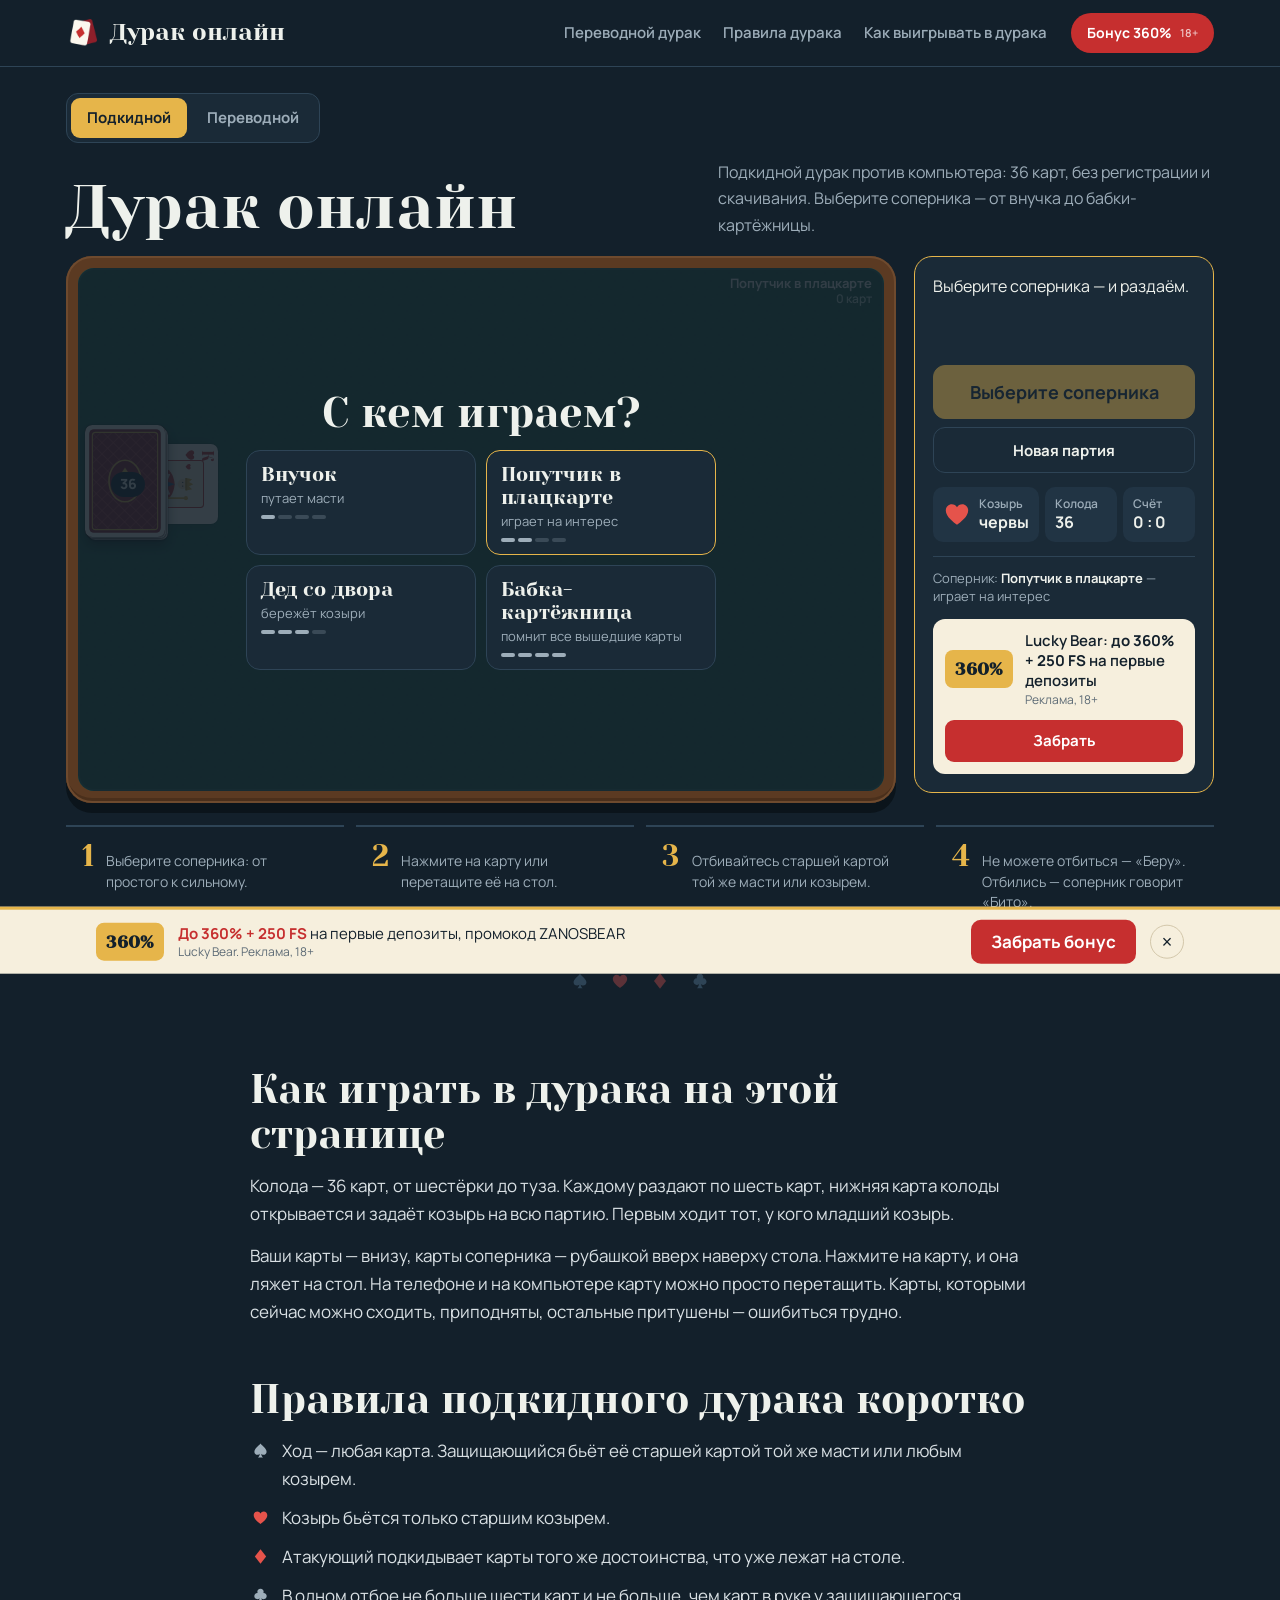
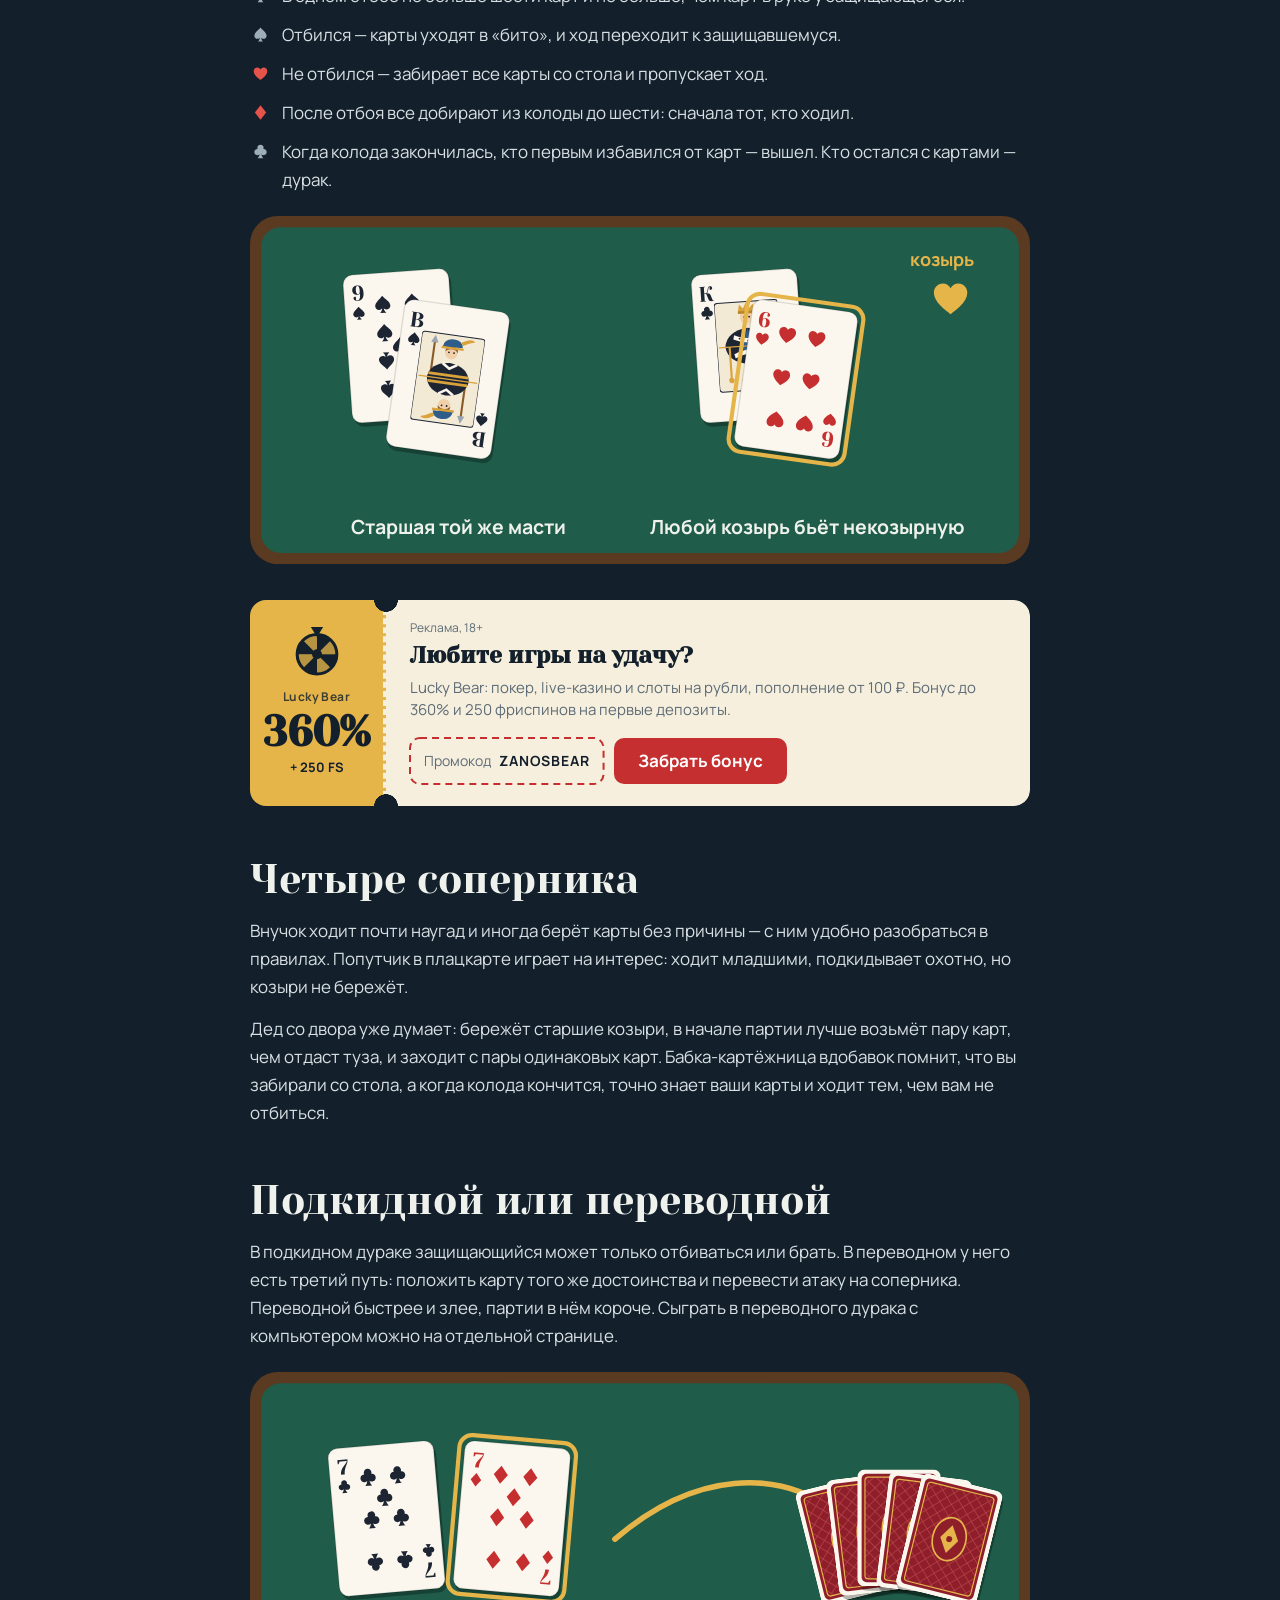
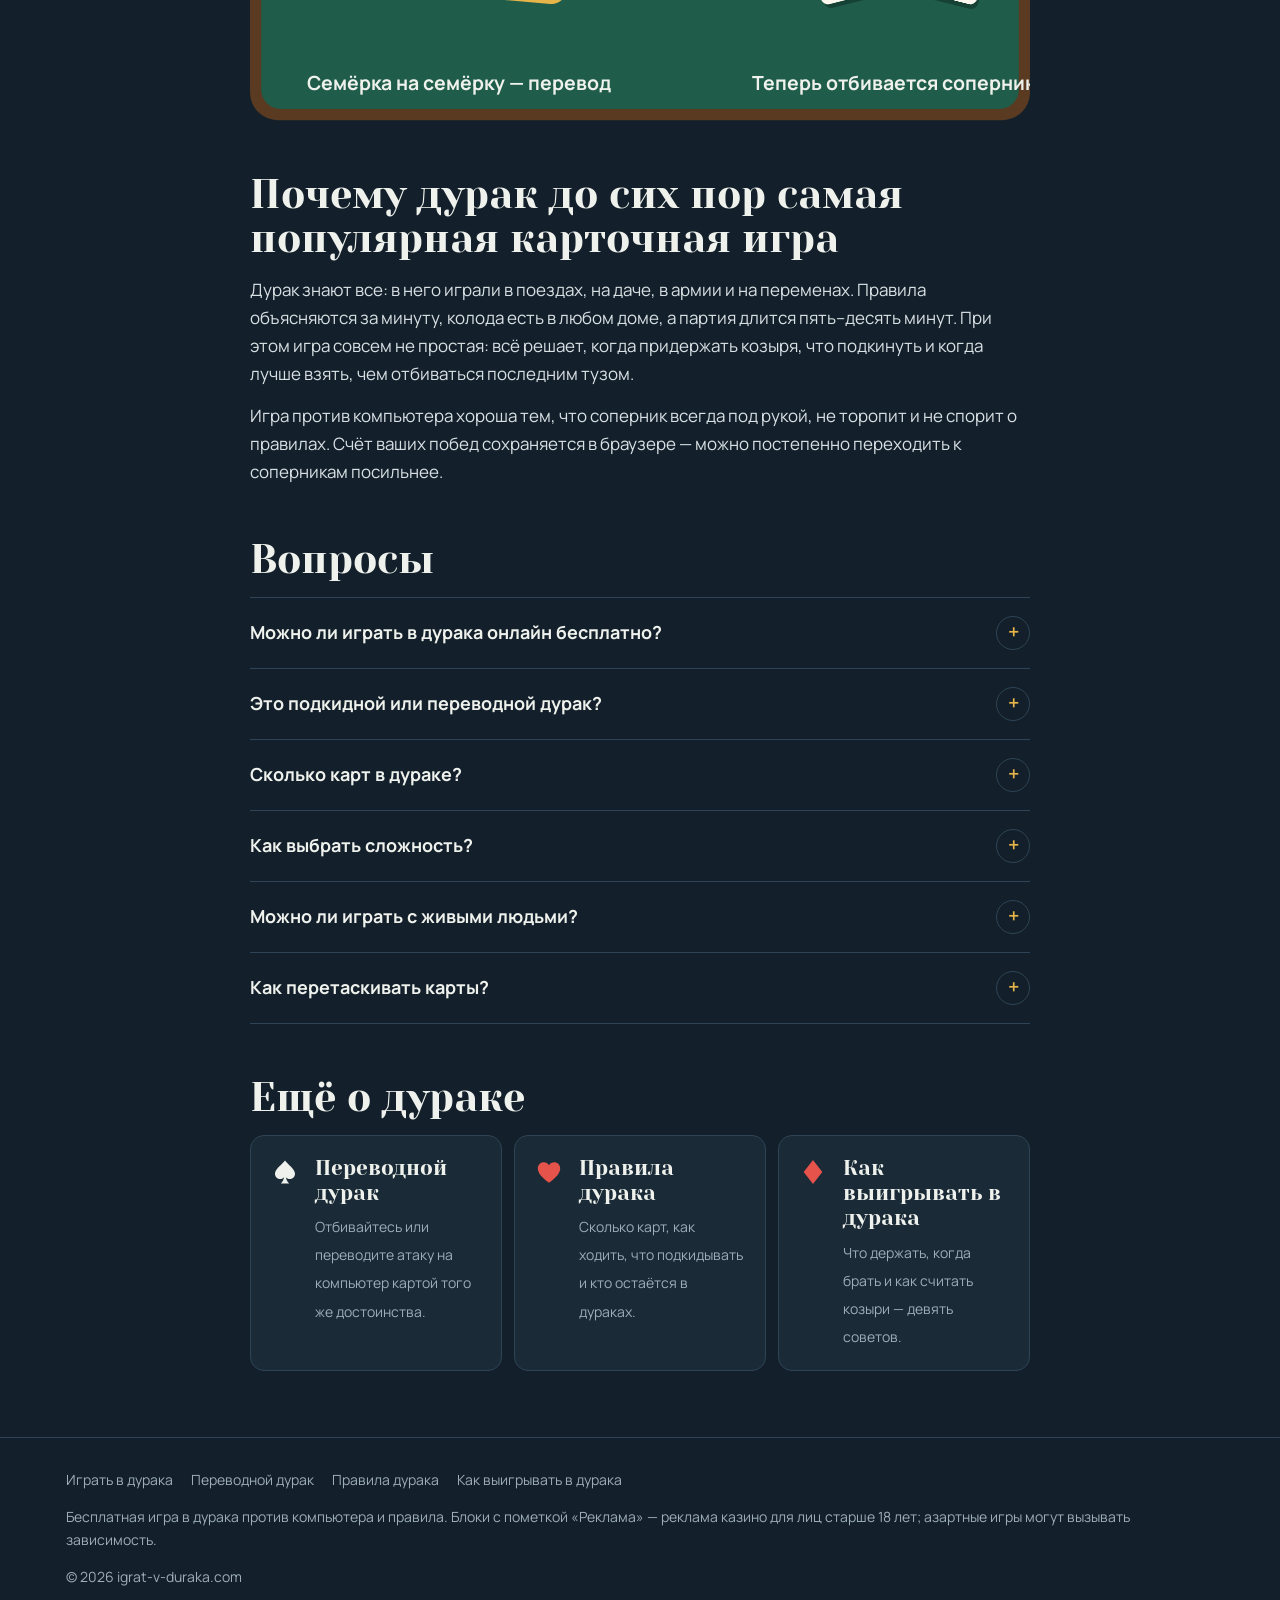
==== commit 410b7640: "Метрика 114224193, подтверждение Вебмастера Co-Authored-By: Claude Opus 5.5 <noreply@anthropic.com>" ====
--- a/index.html
+++ b/index.html
@@ -8,6 +8,7 @@
 <meta name="keywords" content="дурак онлайн, играть в дурака, дурак онлайн бесплатно, подкидной дурак, дурак с компьютером, дурак без регистрации, карты дурак" />
 <meta name="robots" content="index, follow, max-image-preview:large" />
 <meta name="theme-color" content="#13202B" />
+<meta name="yandex-verification" content="fa2dde0ade2cb5b2" />
 <link rel="canonical" href="https://igrat-v-duraka.com/" />
 <meta property="og:type" content="website" />
 <meta property="og:site_name" content="Дурак онлайн" />
@@ -23,6 +24,7 @@
 <link rel="stylesheet" href="https://fonts.googleapis.com/css2?family=Yeseva+One&family=Manrope:wght@400;600;700;800&display=swap" />
 <link rel="stylesheet" href="/assets/site.css?v=1" />
 <script type="application/ld+json">{"@context": "https://schema.org", "@graph": [{"@type": "Organization", "@id": "https://igrat-v-duraka.com/#org", "name": "Дурак онлайн", "alternateName": ["Дурак онлайн бесплатно", "Подкидной дурак онлайн", "Переводной дурак онлайн"], "url": "https://igrat-v-duraka.com/", "logo": {"@type": "ImageObject", "url": "https://igrat-v-duraka.com/assets/icon-180.png"}}, {"@type": "WebSite", "@id": "https://igrat-v-duraka.com/#website", "url": "https://igrat-v-duraka.com/", "name": "Дурак онлайн", "inLanguage": "ru-RU", "publisher": {"@id": "https://igrat-v-duraka.com/#org"}}, {"@type": "FAQPage", "@id": "https://igrat-v-duraka.com/#faq", "mainEntity": [{"@type": "Question", "name": "Можно ли играть в дурака онлайн бесплатно?", "acceptedAnswer": {"@type": "Answer", "text": "Да. На этой странице — бесплатно, без регистрации и скачивания, против компьютера. Работает на телефоне и на компьютере."}}, {"@type": "Question", "name": "Это подкидной или переводной дурак?", "acceptedAnswer": {"@type": "Answer", "text": "На главной — подкидной дурак. Переводного дурака с компьютером открывайте на отдельной странице, там же его правила."}}, {"@type": "Question", "name": "Сколько карт в дураке?", "acceptedAnswer": {"@type": "Answer", "text": "Обычно играют колодой из 36 карт: от шестёрки до туза в четырёх мастях. Каждому раздают по шесть карт."}}, {"@type": "Question", "name": "Как выбрать сложность?", "acceptedAnswer": {"@type": "Answer", "text": "Перед каждой партией появляется выбор соперника: Внучок, Попутчик в плацкарте, Дед со двора и Бабка-картёжница. Последний выбор запоминается."}}, {"@type": "Question", "name": "Можно ли играть с живыми людьми?", "acceptedAnswer": {"@type": "Answer", "text": "Здесь — только против компьютера. Зато без ожидания соперника, без чата и без рекламы посреди партии."}}, {"@type": "Question", "name": "Как перетаскивать карты?", "acceptedAnswer": {"@type": "Answer", "text": "Зажмите карту пальцем или мышкой и отпустите над столом. Если отбиваетесь, отпустите над той картой, которую хотите побить."}}]}]}</script>
+<!-- Yandex.Metrika counter --><script type="text/javascript">(function(m,e,t,r,i,k,a){m[i]=m[i]||function(){(m[i].a=m[i].a||[]).push(arguments)};m[i].l=1*new Date();for(var j=0;j<document.scripts.length;j++){if(document.scripts[j].src===r){return;}}k=e.createElement(t),a=e.getElementsByTagName(t)[0],k.async=1,k.src=r,a.parentNode.insertBefore(k,a)})(window,document,"script","https://mc.yandex.ru/metrika/tag.js?id=114224193","ym");ym(114224193,"init",{ssr:true,webvisor:false,clickmap:true,ecommerce:"dataLayer",accurateTrackBounce:true,trackLinks:true});</script><noscript><div><img src="https://mc.yandex.ru/watch/114224193" style="position:absolute;left:-9999px;" alt=""></div></noscript><!-- /Yandex.Metrika counter -->
 </head>
 <body class="durak">
 <svg width="0" height="0" style="position:absolute" aria-hidden="true" focusable="false"><defs><symbol id="su0" viewBox="0 0 24 24"><path d="M12 2.2C9.6 5.6 3.4 9.4 3.4 13.6c0 2.6 2 4.5 4.4 4.5 1.5 0 2.7-.7 3.3-1.6-.2 2-1 3.7-2.7 5.3h7.2c-1.7-1.6-2.5-3.3-2.7-5.3.6.9 1.8 1.6 3.3 1.6 2.4 0 4.4-1.9 4.4-4.5 0-4.2-6.2-8-8.6-11.4z"/></symbol><symbol id="su1" viewBox="0 0 24 24"><path d="M12 21.2C9.2 18.9 2.4 14.4 2.4 8.9 2.4 5.9 4.7 3.6 7.5 3.6c2 0 3.6 1.1 4.5 2.7.9-1.6 2.5-2.7 4.5-2.7 2.8 0 5.1 2.3 5.1 5.3 0 5.5-6.8 10-9.6 12.3z"/></symbol><symbol id="su2" viewBox="0 0 24 24"><path d="M12 1.8 20 12l-8 10.2L4 12z"/></symbol><symbol id="su3" viewBox="0 0 24 24"><path d="M12 2.4a4.4 4.4 0 0 0-4.1 6A4.4 4.4 0 1 0 10.7 16c-.3 2-1.1 3.9-2.7 5.6h8c-1.6-1.7-2.4-3.6-2.7-5.6a4.4 4.4 0 1 0 2.8-7.6A4.4 4.4 0 0 0 12 2.4z"/></symbol><symbol id="fK" viewBox="0 0 60 42"><path d="M8 42Q10 27 30 25Q50 27 52 42Z" fill="currentColor"/><path d="M30 25 24 42H36Z" fill="#2F5D8A"/><path d="M17 31Q30 38 43 31L44 35Q30 42 16 35Z" fill="#FBF7EE"/><circle cx="22" cy="34.6" r=".9" fill="#1D2533"/><circle cx="30" cy="37.2" r=".9" fill="#1D2533"/><circle cx="38" cy="34.6" r=".9" fill="#1D2533"/><path d="M48 12V42" stroke="#D9A23A" stroke-width="2"/><circle cx="48" cy="10.5" r="2.6" fill="#D9A23A"/><circle cx="30" cy="15" r="6.5" fill="#F1CFA8"/><path d="M23.5 16Q30 31 36.5 16Q34 21 30 21Q26 21 23.5 16Z" fill="#E9E1CF"/><path d="M22 10 23.5 2.5 27 6.5 30 1 33 6.5 36.5 2.5 38 10Z" fill="#D9A23A"/><rect x="22" y="9" width="16" height="2.4" fill="#B8862A"/><circle cx="27.6" cy="14.6" r=".85" fill="#1D2533"/><circle cx="32.4" cy="14.6" r=".85" fill="#1D2533"/></symbol><symbol id="fQ" viewBox="0 0 60 42"><path d="M22.5 17Q21 6 30 6Q39 6 37.5 17Q37 23 40 27H20Q23 23 22.5 17Z" fill="#5A3A24"/><path d="M9 42Q11 28 30 26Q49 28 51 42Z" fill="currentColor"/><path d="M25 27 30 35 35 27Z" fill="#F1CFA8"/><path d="M18 31Q30 25 42 31" stroke="#D9A23A" stroke-width="1.6" fill="none"/><path d="M13 42V31" stroke="#3E7A4E" stroke-width="1.5"/><circle cx="13" cy="28.5" r="3" fill="#D9A23A"/><circle cx="13" cy="28.5" r="1.2" fill="#C62F2F"/><circle cx="30" cy="16" r="6" fill="#F1CFA8"/><path d="M28.6 19.3Q30 20.3 31.4 19.3" stroke="#C62F2F" stroke-width=".9" fill="none"/><path d="M24 10.4Q30 5.6 36 10.4L35 11.6Q30 8.4 25 11.6Z" fill="#D9A23A"/><circle cx="30" cy="7.8" r="1.4" fill="#2F5D8A"/><circle cx="27.6" cy="15.6" r=".85" fill="#1D2533"/><circle cx="32.4" cy="15.6" r=".85" fill="#1D2533"/></symbol><symbol id="fJ" viewBox="0 0 60 42"><path d="M13 7V42" stroke="#8A5A2B" stroke-width="2"/><path d="M13 2 16.5 9H9.5Z" fill="#9AA4B2"/><path d="M10 42Q12 28 30 26.5Q48 28 50 42Z" fill="currentColor"/><path d="M11 37H49V39.6H11Z" fill="#D9A23A"/><path d="M23 27.5 30 32 37 27.5" stroke="#FBF7EE" stroke-width="2.4" fill="none"/><circle cx="30" cy="17" r="6" fill="#F1CFA8"/><path d="M24 16.5Q24 10.5 30 10.5Q36 10.5 36 16.5Q34 13.5 30 13.5Q26 13.5 24 16.5Z" fill="#8A5A2B"/><path d="M21 12Q22 4 31 4Q39 4 40 11Z" fill="#2F5D8A"/><path d="M20 11.4H41V13.6H20Z" fill="#D9A23A"/><path d="M38 6Q47 0 51 4Q45 5.5 40 9Z" fill="#D9A23A"/><circle cx="27.6" cy="16.8" r=".85" fill="#1D2533"/><circle cx="32.4" cy="16.8" r=".85" fill="#1D2533"/></symbol></defs></svg>
